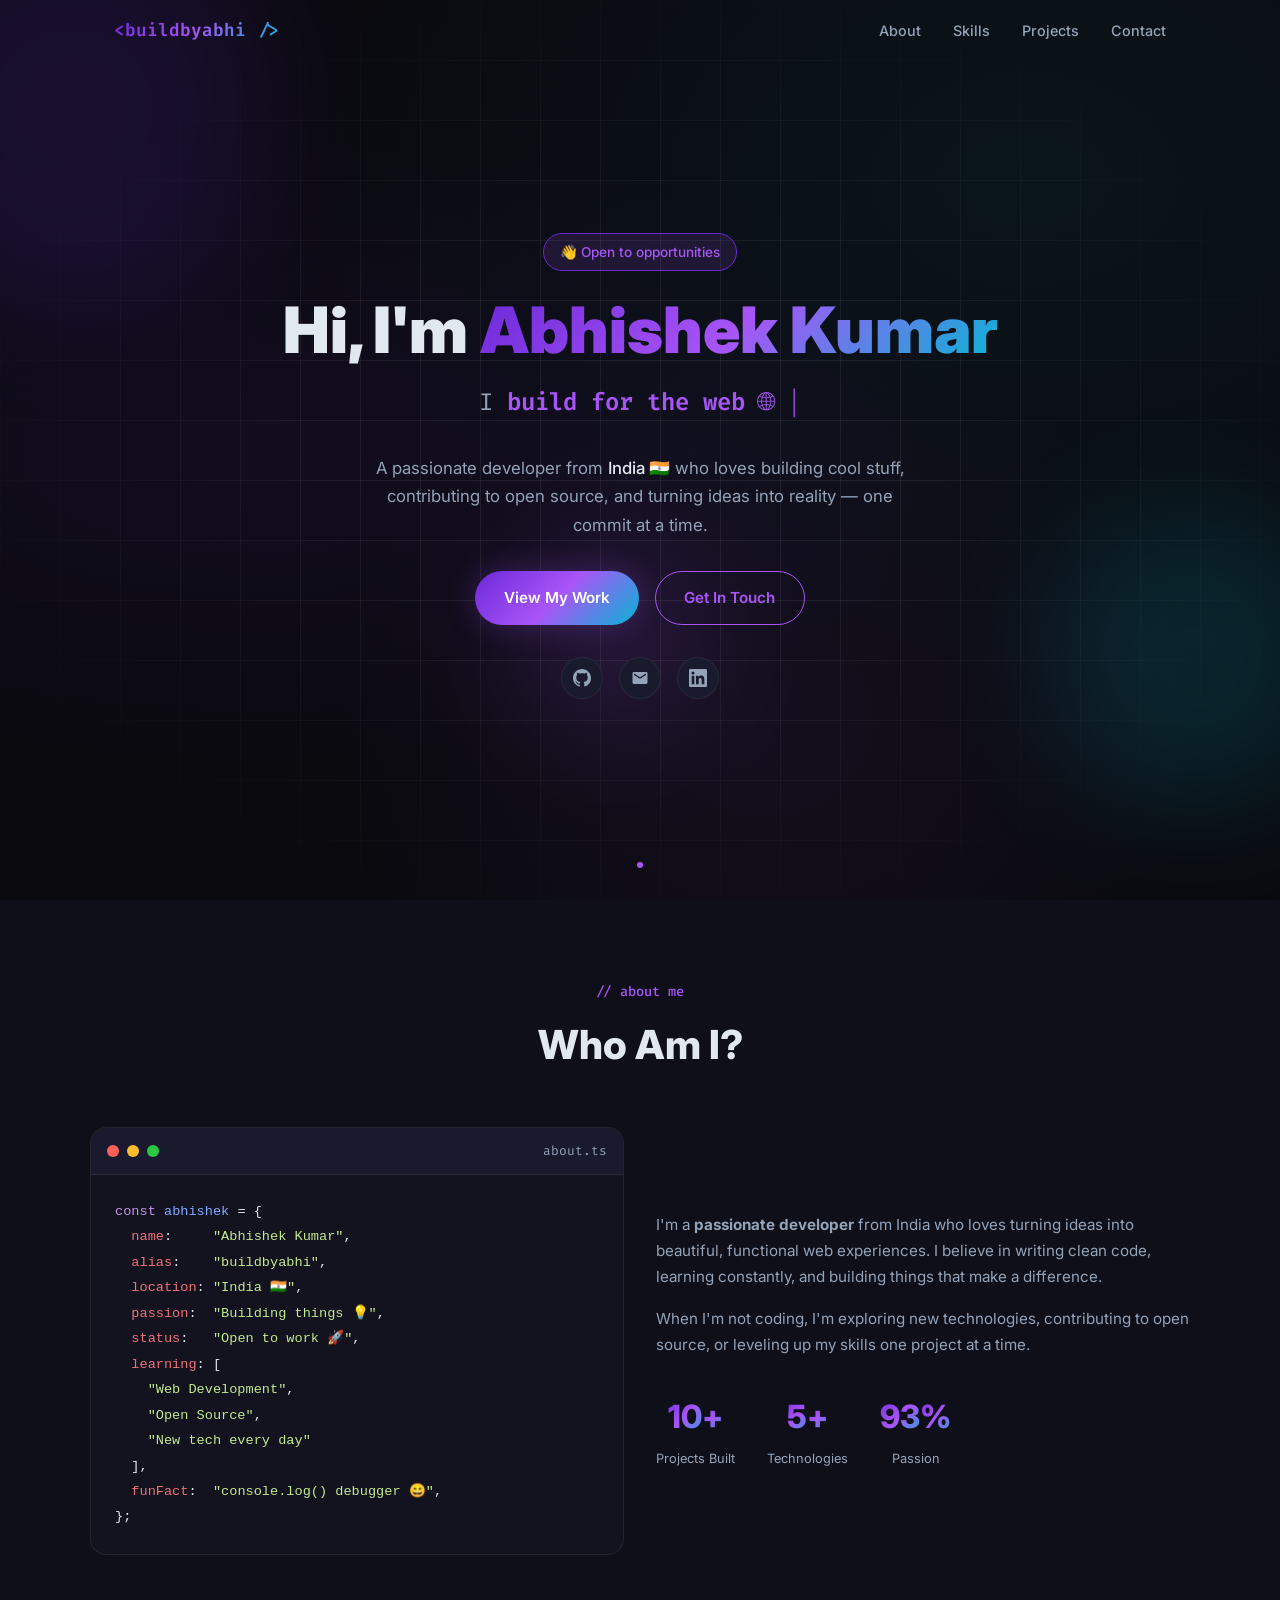
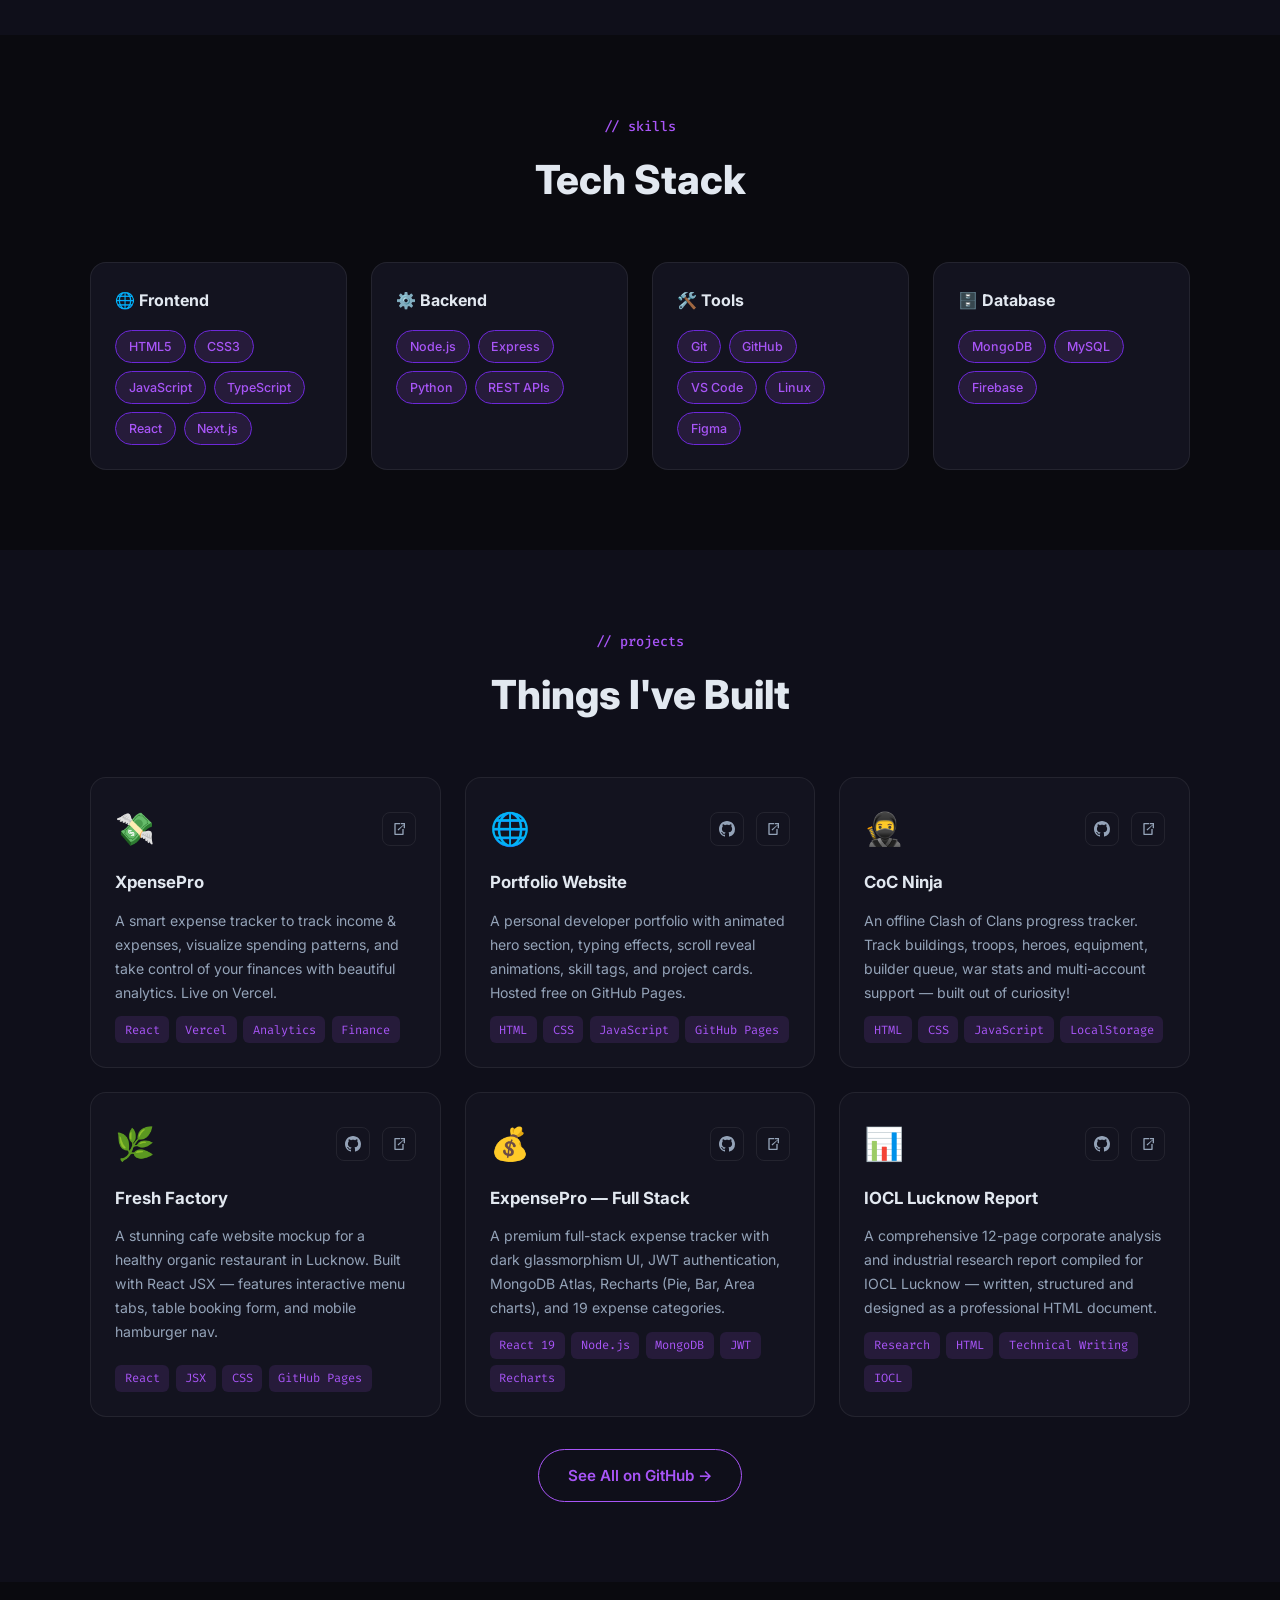
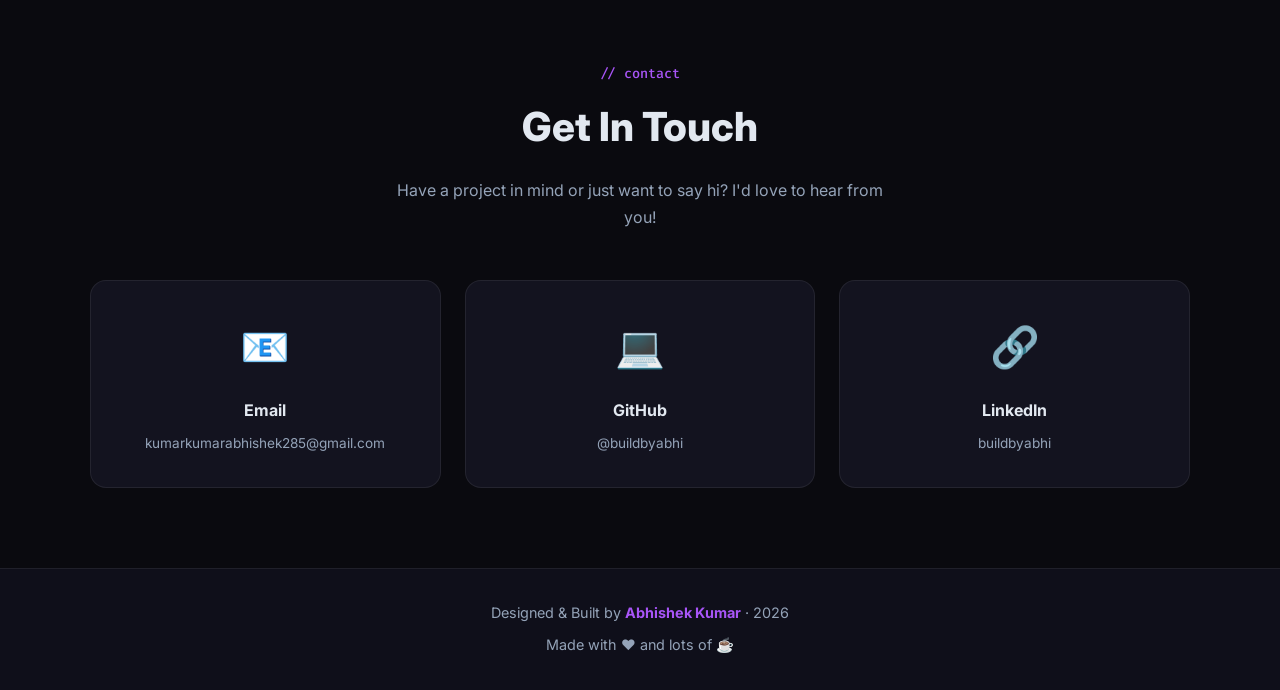
==== index.html @ a5afebbb "🚀 Add ExpensePro live link" ====
<!DOCTYPE html>
<html lang="en">
<head>
  <meta charset="UTF-8" />
  <meta name="viewport" content="width=device-width, initial-scale=1.0" />
  <title>Abhishek Kumar | Developer & Builder</title>
  <meta name="description" content="Portfolio of Abhishek Kumar — Full Stack Developer, Builder, and Open Source Enthusiast from India." />
  <meta name="keywords" content="Abhishek Kumar, buildbyabhi, developer, portfolio, full stack, web developer India" />
  <meta property="og:title" content="Abhishek Kumar | Developer & Builder" />
  <meta property="og:description" content="Full Stack Developer from India. Building cool stuff, one commit at a time." />
  <meta property="og:type" content="website" />
  <link rel="preconnect" href="https://fonts.googleapis.com" />
  <link rel="preconnect" href="https://fonts.gstatic.com" crossorigin />
  <link href="https://fonts.googleapis.com/css2?family=Inter:wght@300;400;500;600;700;800;900&family=Fira+Code:wght@400;500;600&display=swap" rel="stylesheet" />
  <link rel="stylesheet" href="style.css" />
</head>
<body>

  <!-- ===== NAV ===== -->
  <nav id="navbar">
    <div class="nav-container">
      <a href="#home" class="nav-logo">&lt;buildbyabhi /&gt;</a>
      <ul class="nav-links" id="nav-links">
        <li><a href="#about">About</a></li>
        <li><a href="#skills">Skills</a></li>
        <li><a href="#projects">Projects</a></li>
        <li><a href="#contact">Contact</a></li>
      </ul>
      <button class="nav-toggle" id="nav-toggle" aria-label="Toggle menu">
        <span></span><span></span><span></span>
      </button>
    </div>
  </nav>

  <!-- ===== HERO ===== -->
  <section id="home" class="hero">
    <div class="hero-bg">
      <div class="orb orb-1"></div>
      <div class="orb orb-2"></div>
      <div class="orb orb-3"></div>
      <div class="grid-overlay"></div>
    </div>
    <div class="hero-content">
      <div class="hero-badge">👋 Open to opportunities</div>
      <h1 class="hero-title">
        Hi, I'm <span class="gradient-text">Abhishek Kumar</span>
      </h1>
      <div class="hero-subtitle">
        <span class="typed-prefix">I </span>
        <span class="typed-text" id="typed"></span>
        <span class="typed-cursor">|</span>
      </div>
      <p class="hero-desc">
        A passionate developer from <span class="highlight">India 🇮🇳</span> who loves
        building cool stuff, contributing to open source, and turning ideas into reality —
        one commit at a time.
      </p>
      <div class="hero-cta">
        <a href="#projects" class="btn btn-primary" id="view-work-btn">View My Work</a>
        <a href="#contact" class="btn btn-outline" id="contact-btn">Get In Touch</a>
      </div>
      <div class="hero-socials">
        <a href="https://github.com/buildbyabhi" target="_blank" rel="noopener" class="social-link" id="hero-github-link" aria-label="GitHub">
          <svg viewBox="0 0 24 24" fill="currentColor"><path d="M12 0C5.37 0 0 5.37 0 12c0 5.31 3.435 9.795 8.205 11.385.6.105.825-.255.825-.57 0-.285-.015-1.23-.015-2.235-3.015.555-3.795-.735-4.035-1.41-.135-.345-.72-1.41-1.23-1.695-.42-.225-1.02-.78-.015-.795.945-.015 1.62.87 1.845 1.23 1.08 1.815 2.805 1.305 3.495.99.105-.78.42-1.305.765-1.605-2.67-.3-5.46-1.335-5.46-5.925 0-1.305.465-2.385 1.23-3.225-.12-.3-.54-1.53.12-3.18 0 0 1.005-.315 3.3 1.23.96-.27 1.98-.405 3-.405s2.04.135 3 .405c2.295-1.56 3.3-1.23 3.3-1.23.66 1.65.24 2.88.12 3.18.765.84 1.23 1.905 1.23 3.225 0 4.605-2.805 5.625-5.475 5.925.435.375.81 1.095.81 2.22 0 1.605-.015 2.895-.015 3.3 0 .315.225.69.825.57A12.02 12.02 0 0 0 24 12c0-6.63-5.37-12-12-12z"/></svg>
        </a>
        <a href="mailto:kumarkumarabhishek285@gmail.com" class="social-link" id="hero-email-link" aria-label="Email">
          <svg viewBox="0 0 24 24" fill="currentColor"><path d="M20 4H4c-1.1 0-2 .9-2 2v12c0 1.1.9 2 2 2h16c1.1 0 2-.9 2-2V6c0-1.1-.9-2-2-2zm0 4-8 5-8-5V6l8 5 8-5v2z"/></svg>
        </a>
        <a href="https://linkedin.com/in/buildbyabhi" target="_blank" rel="noopener" class="social-link" id="hero-linkedin-link" aria-label="LinkedIn">
          <svg viewBox="0 0 24 24" fill="currentColor"><path d="M20.447 20.452h-3.554v-5.569c0-1.328-.027-3.037-1.852-3.037-1.853 0-2.136 1.445-2.136 2.939v5.667H9.351V9h3.414v1.561h.046c.477-.9 1.637-1.85 3.37-1.85 3.601 0 4.267 2.37 4.267 5.455v6.286zM5.337 7.433a2.062 2.062 0 0 1-2.063-2.065 2.064 2.064 0 1 1 2.063 2.065zm1.782 13.019H3.555V9h3.564v11.452zM22.225 0H1.771C.792 0 0 .774 0 1.729v20.542C0 23.227.792 24 1.771 24h20.451C23.2 24 24 23.227 24 22.271V1.729C24 .774 23.2 0 22.222 0h.003z"/></svg>
        </a>
      </div>
    </div>
    <div class="scroll-indicator">
      <div class="scroll-dot"></div>
    </div>
  </section>

  <!-- ===== ABOUT ===== -->
  <section id="about" class="section about">
    <div class="container">
      <div class="section-header">
        <span class="section-tag">// about me</span>
        <h2 class="section-title">Who Am I?</h2>
      </div>
      <div class="about-grid">
        <div class="about-card code-card">
          <div class="code-header">
            <span class="dot red"></span>
            <span class="dot yellow"></span>
            <span class="dot green"></span>
            <span class="code-filename">about.ts</span>
          </div>
          <pre class="code-block"><code><span class="kw">const</span> <span class="var">abhishek</span> = {
  <span class="prop">name</span>:     <span class="str">"Abhishek Kumar"</span>,
  <span class="prop">alias</span>:    <span class="str">"buildbyabhi"</span>,
  <span class="prop">location</span>: <span class="str">"India 🇮🇳"</span>,
  <span class="prop">passion</span>:  <span class="str">"Building things 💡"</span>,
  <span class="prop">status</span>:   <span class="str">"Open to work 🚀"</span>,
  <span class="prop">learning</span>: [
    <span class="str">"Web Development"</span>,
    <span class="str">"Open Source"</span>,
    <span class="str">"New tech every day"</span>
  ],
  <span class="prop">funFact</span>:  <span class="str">"console.log() debugger 😄"</span>,
};</code></pre>
        </div>
        <div class="about-info">
          <p class="about-text">
            I'm a <strong>passionate developer</strong> from India who loves turning ideas into
            beautiful, functional web experiences. I believe in writing clean code,
            learning constantly, and building things that make a difference.
          </p>
          <p class="about-text">
            When I'm not coding, I'm exploring new technologies, contributing to
            open source, or leveling up my skills one project at a time.
          </p>
          <div class="about-stats">
            <div class="stat-item">
              <span class="stat-num" data-target="10">0</span><span class="stat-num">+</span>
              <span class="stat-label">Projects Built</span>
            </div>
            <div class="stat-item">
              <span class="stat-num" data-target="5">0</span><span class="stat-num">+</span>
              <span class="stat-label">Technologies</span>
            </div>
            <div class="stat-item">
              <span class="stat-num" data-target="100">0</span><span class="stat-num">%</span>
              <span class="stat-label">Passion</span>
            </div>
          </div>
        </div>
      </div>
    </div>
  </section>

  <!-- ===== SKILLS ===== -->
  <section id="skills" class="section skills">
    <div class="container">
      <div class="section-header">
        <span class="section-tag">// skills</span>
        <h2 class="section-title">Tech Stack</h2>
      </div>
      <div class="skills-grid">
        <div class="skill-category">
          <h3 class="skill-cat-title">🌐 Frontend</h3>
          <div class="skill-tags">
            <span class="skill-tag">HTML5</span>
            <span class="skill-tag">CSS3</span>
            <span class="skill-tag">JavaScript</span>
            <span class="skill-tag">TypeScript</span>
            <span class="skill-tag">React</span>
            <span class="skill-tag">Next.js</span>
          </div>
        </div>
        <div class="skill-category">
          <h3 class="skill-cat-title">⚙️ Backend</h3>
          <div class="skill-tags">
            <span class="skill-tag">Node.js</span>
            <span class="skill-tag">Express</span>
            <span class="skill-tag">Python</span>
            <span class="skill-tag">REST APIs</span>
          </div>
        </div>
        <div class="skill-category">
          <h3 class="skill-cat-title">🛠️ Tools</h3>
          <div class="skill-tags">
            <span class="skill-tag">Git</span>
            <span class="skill-tag">GitHub</span>
            <span class="skill-tag">VS Code</span>
            <span class="skill-tag">Linux</span>
            <span class="skill-tag">Figma</span>
          </div>
        </div>
        <div class="skill-category">
          <h3 class="skill-cat-title">🗄️ Database</h3>
          <div class="skill-tags">
            <span class="skill-tag">MongoDB</span>
            <span class="skill-tag">MySQL</span>
            <span class="skill-tag">Firebase</span>
          </div>
        </div>
      </div>
    </div>
  </section>

  <!-- ===== PROJECTS ===== -->
  <section id="projects" class="section projects">
    <div class="container">
      <div class="section-header">
        <span class="section-tag">// projects</span>
        <h2 class="section-title">Things I've Built</h2>
      </div>
      <div class="projects-grid">

        <!-- Project 1: XpensePro -->
        <div class="project-card" id="project-card-1">
          <div class="project-top">
            <span class="project-icon">💸</span>
            <div class="project-links">
              <a href="https://xpensepro2026.vercel.app/" target="_blank" rel="noopener" aria-label="Live Site" class="project-link">
                <svg viewBox="0 0 24 24" fill="currentColor"><path d="M14 3v2H7v14h10v-7h2v8a1 1 0 0 1-1 1H6a1 1 0 0 1-1-1V4a1 1 0 0 1 1-1h8zm7 0v8h-2V6.413l-7.793 7.794-1.414-1.414L19.585 5H15V3h6z"/></svg>
              </a>
            </div>
          </div>
          <h3 class="project-title">XpensePro</h3>
          <p class="project-desc">A smart expense tracker to track income & expenses, visualize spending patterns, and take control of your finances with beautiful analytics. Live on Vercel.</p>
          <div class="project-tags">
            <span>React</span><span>Vercel</span><span>Analytics</span><span>Finance</span>
          </div>
        </div>

        <!-- Project 2: Portfolio Website -->
        <div class="project-card" id="project-card-2">
          <div class="project-top">
            <span class="project-icon">🌐</span>
            <div class="project-links">
              <a href="https://github.com/buildbyabhi/buildbyabhi.github.io" target="_blank" rel="noopener" aria-label="GitHub Repo" class="project-link">
                <svg viewBox="0 0 24 24" fill="currentColor"><path d="M12 0C5.37 0 0 5.37 0 12c0 5.31 3.435 9.795 8.205 11.385.6.105.825-.255.825-.57 0-.285-.015-1.23-.015-2.235-3.015.555-3.795-.735-4.035-1.41-.135-.345-.72-1.41-1.23-1.695-.42-.225-1.02-.78-.015-.795.945-.015 1.62.87 1.845 1.23 1.08 1.815 2.805 1.305 3.495.99.105-.78.42-1.305.765-1.605-2.67-.3-5.46-1.335-5.46-5.925 0-1.305.465-2.385 1.23-3.225-.12-.3-.54-1.53.12-3.18 0 0 1.005-.315 3.3 1.23.96-.27 1.98-.405 3-.405s2.04.135 3 .405c2.295-1.56 3.3-1.23 3.3-1.23.66 1.65.24 2.88.12 3.18.765.84 1.23 1.905 1.23 3.225 0 4.605-2.805 5.625-5.475 5.925.435.375.81 1.095.81 2.22 0 1.605-.015 2.895-.015 3.3 0 .315.225.69.825.57A12.02 12.02 0 0 0 24 12c0-6.63-5.37-12-12-12z"/></svg>
              </a>
              <a href="https://buildbyabhi.github.io" target="_blank" rel="noopener" aria-label="Live Site" class="project-link">
                <svg viewBox="0 0 24 24" fill="currentColor"><path d="M14 3v2H7v14h10v-7h2v8a1 1 0 0 1-1 1H6a1 1 0 0 1-1-1V4a1 1 0 0 1 1-1h8zm7 0v8h-2V6.413l-7.793 7.794-1.414-1.414L19.585 5H15V3h6z"/></svg>
              </a>
            </div>
          </div>
          <h3 class="project-title">Portfolio Website</h3>
          <p class="project-desc">A personal developer portfolio with animated hero section, typing effects, scroll reveal animations, skill tags, and project cards. Hosted free on GitHub Pages.</p>
          <div class="project-tags">
            <span>HTML</span><span>CSS</span><span>JavaScript</span><span>GitHub Pages</span>
          </div>
        </div>

        <!-- Project 3: CoC Ninja -->
        <div class="project-card" id="project-card-3">
          <div class="project-top">
            <span class="project-icon">🥷</span>
            <div class="project-links">
              <a href="https://github.com/buildbyabhi/coc-ninja-progress-tracker" target="_blank" rel="noopener" aria-label="GitHub Repo" class="project-link">
                <svg viewBox="0 0 24 24" fill="currentColor"><path d="M12 0C5.37 0 0 5.37 0 12c0 5.31 3.435 9.795 8.205 11.385.6.105.825-.255.825-.57 0-.285-.015-1.23-.015-2.235-3.015.555-3.795-.735-4.035-1.41-.135-.345-.72-1.41-1.23-1.695-.42-.225-1.02-.78-.015-.795.945-.015 1.62.87 1.845 1.23 1.08 1.815 2.805 1.305 3.495.99.105-.78.42-1.305.765-1.605-2.67-.3-5.46-1.335-5.46-5.925 0-1.305.465-2.385 1.23-3.225-.12-.3-.54-1.53.12-3.18 0 0 1.005-.315 3.3 1.23.96-.27 1.98-.405 3-.405s2.04.135 3 .405c2.295-1.56 3.3-1.23 3.3-1.23.66 1.65.24 2.88.12 3.18.765.84 1.23 1.905 1.23 3.225 0 4.605-2.805 5.625-5.475 5.925.435.375.81 1.095.81 2.22 0 1.605-.015 2.895-.015 3.3 0 .315.225.69.825.57A12.02 12.02 0 0 0 24 12c0-6.63-5.37-12-12-12z"/></svg>
              </a>
              <a href="https://buildbyabhi.github.io/coc-ninja-progress-tracker" target="_blank" rel="noopener" aria-label="Live Demo" class="project-link">
                <svg viewBox="0 0 24 24" fill="currentColor"><path d="M14 3v2H7v14h10v-7h2v8a1 1 0 0 1-1 1H6a1 1 0 0 1-1-1V4a1 1 0 0 1 1-1h8zm7 0v8h-2V6.413l-7.793 7.794-1.414-1.414L19.585 5H15V3h6z"/></svg>
              </a>
            </div>
          </div>
          <h3 class="project-title">CoC Ninja</h3>
          <p class="project-desc">An offline Clash of Clans progress tracker. Track buildings, troops, heroes, equipment, builder queue, war stats and multi-account support — built out of curiosity!</p>
          <div class="project-tags">
            <span>HTML</span><span>CSS</span><span>JavaScript</span><span>LocalStorage</span>
          </div>
        </div>

        <!-- Project 4: Fresh Factory -->
        <div class="project-card" id="project-card-4">
          <div class="project-top">
            <span class="project-icon">🌿</span>
            <div class="project-links">
              <a href="https://github.com/buildbyabhi/fresh-factory" target="_blank" rel="noopener" aria-label="GitHub Repo" class="project-link">
                <svg viewBox="0 0 24 24" fill="currentColor"><path d="M12 0C5.37 0 0 5.37 0 12c0 5.31 3.435 9.795 8.205 11.385.6.105.825-.255.825-.57 0-.285-.015-1.23-.015-2.235-3.015.555-3.795-.735-4.035-1.41-.135-.345-.72-1.41-1.23-1.695-.42-.225-1.02-.78-.015-.795.945-.015 1.62.87 1.845 1.23 1.08 1.815 2.805 1.305 3.495.99.105-.78.42-1.305.765-1.605-2.67-.3-5.46-1.335-5.46-5.925 0-1.305.465-2.385 1.23-3.225-.12-.3-.54-1.53.12-3.18 0 0 1.005-.315 3.3 1.23.96-.27 1.98-.405 3-.405s2.04.135 3 .405c2.295-1.56 3.3-1.23 3.3-1.23.66 1.65.24 2.88.12 3.18.765.84 1.23 1.905 1.23 3.225 0 4.605-2.805 5.625-5.475 5.925.435.375.81 1.095.81 2.22 0 1.605-.015 2.895-.015 3.3 0 .315.225.69.825.57A12.02 12.02 0 0 0 24 12c0-6.63-5.37-12-12-12z"/></svg>
              </a>
              <a href="https://buildbyabhi.github.io/fresh-factory" target="_blank" rel="noopener" aria-label="Live Demo" class="project-link">
                <svg viewBox="0 0 24 24" fill="currentColor"><path d="M14 3v2H7v14h10v-7h2v8a1 1 0 0 1-1 1H6a1 1 0 0 1-1-1V4a1 1 0 0 1 1-1h8zm7 0v8h-2V6.413l-7.793 7.794-1.414-1.414L19.585 5H15V3h6z"/></svg>
              </a>
            </div>
          </div>
          <h3 class="project-title">Fresh Factory</h3>
          <p class="project-desc">A stunning cafe website mockup for a healthy organic restaurant in Lucknow. Built with React JSX — features interactive menu tabs, table booking form, and mobile hamburger nav.</p>
          <div class="project-tags">
            <span>React</span><span>JSX</span><span>CSS</span><span>GitHub Pages</span>
          </div>
        </div>

        <!-- Project 5: ExpensePro Full-Stack -->
        <div class="project-card" id="project-card-5">
          <div class="project-top">
            <span class="project-icon">💰</span>
            <div class="project-links">
              <a href="https://github.com/buildbyabhi/expensepro-fullstack" target="_blank" rel="noopener" aria-label="GitHub Repo" class="project-link">
                <svg viewBox="0 0 24 24" fill="currentColor"><path d="M12 0C5.37 0 0 5.37 0 12c0 5.31 3.435 9.795 8.205 11.385.6.105.825-.255.825-.57 0-.285-.015-1.23-.015-2.235-3.015.555-3.795-.735-4.035-1.41-.135-.345-.72-1.41-1.23-1.695-.42-.225-1.02-.78-.015-.795.945-.015 1.62.87 1.845 1.23 1.08 1.815 2.805 1.305 3.495.99.105-.78.42-1.305.765-1.605-2.67-.3-5.46-1.335-5.46-5.925 0-1.305.465-2.385 1.23-3.225-.12-.3-.54-1.53.12-3.18 0 0 1.005-.315 3.3 1.23.96-.27 1.98-.405 3-.405s2.04.135 3 .405c2.295-1.56 3.3-1.23 3.3-1.23.66 1.65.24 2.88.12 3.18.765.84 1.23 1.905 1.23 3.225 0 4.605-2.805 5.625-5.475 5.925.435.375.81 1.095.81 2.22 0 1.605-.015 2.895-.015 3.3 0 .315.225.69.825.57A12.02 12.02 0 0 0 24 12c0-6.63-5.37-12-12-12z"/></svg>
              </a>
              <a href="https://expensepro-fullstack.vercel.app" target="_blank" rel="noopener" aria-label="Live Demo" class="project-link">
                <svg viewBox="0 0 24 24" fill="currentColor"><path d="M14 3v2H7v14h10v-7h2v8a1 1 0 0 1-1 1H6a1 1 0 0 1-1-1V4a1 1 0 0 1 1-1h8zm7 0v8h-2V6.413l-7.793 7.794-1.414-1.414L19.585 5H15V3h6z"/></svg>
              </a>
            </div>
          </div>
          <h3 class="project-title">ExpensePro — Full Stack</h3>
          <p class="project-desc">A premium full-stack expense tracker with dark glassmorphism UI, JWT authentication, MongoDB Atlas, Recharts (Pie, Bar, Area charts), and 19 expense categories.</p>
          <div class="project-tags">
            <span>React 19</span><span>Node.js</span><span>MongoDB</span><span>JWT</span><span>Recharts</span>
          </div>
        </div>

        <!-- Project 6: IOCL Research Report -->
        <div class="project-card" id="project-card-6">
          <div class="project-top">
            <span class="project-icon">📊</span>
            <div class="project-links">
              <a href="https://github.com/buildbyabhi/iocl-lucknow-report" target="_blank" rel="noopener" aria-label="GitHub Repo" class="project-link">
                <svg viewBox="0 0 24 24" fill="currentColor"><path d="M12 0C5.37 0 0 5.37 0 12c0 5.31 3.435 9.795 8.205 11.385.6.105.825-.255.825-.57 0-.285-.015-1.23-.015-2.235-3.015.555-3.795-.735-4.035-1.41-.135-.345-.72-1.41-1.23-1.695-.42-.225-1.02-.78-.015-.795.945-.015 1.62.87 1.845 1.23 1.08 1.815 2.805 1.305 3.495.99.105-.78.42-1.305.765-1.605-2.67-.3-5.46-1.335-5.46-5.925 0-1.305.465-2.385 1.23-3.225-.12-.3-.54-1.53.12-3.18 0 0 1.005-.315 3.3 1.23.96-.27 1.98-.405 3-.405s2.04.135 3 .405c2.295-1.56 3.3-1.23 3.3-1.23.66 1.65.24 2.88.12 3.18.765.84 1.23 1.905 1.23 3.225 0 4.605-2.805 5.625-5.475 5.925.435.375.81 1.095.81 2.22 0 1.605-.015 2.895-.015 3.3 0 .315.225.69.825.57A12.02 12.02 0 0 0 24 12c0-6.63-5.37-12-12-12z"/></svg>
              </a>
              <a href="https://buildbyabhi.github.io/iocl-lucknow-report" target="_blank" rel="noopener" aria-label="Live Report" class="project-link">
                <svg viewBox="0 0 24 24" fill="currentColor"><path d="M14 3v2H7v14h10v-7h2v8a1 1 0 0 1-1 1H6a1 1 0 0 1-1-1V4a1 1 0 0 1 1-1h8zm7 0v8h-2V6.413l-7.793 7.794-1.414-1.414L19.585 5H15V3h6z"/></svg>
              </a>
            </div>
          </div>
          <h3 class="project-title">IOCL Lucknow Report</h3>
          <p class="project-desc">A comprehensive 12-page corporate analysis and industrial research report compiled for IOCL Lucknow — written, structured and designed as a professional HTML document.</p>
          <div class="project-tags">
            <span>Research</span><span>HTML</span><span>Technical Writing</span><span>IOCL</span>
          </div>
        </div>

      </div>
      <div class="projects-cta">
        <a href="https://github.com/buildbyabhi" target="_blank" rel="noopener" class="btn btn-outline" id="all-projects-btn">
          See All on GitHub →
        </a>
      </div>
    </div>
  </section>

  <!-- ===== CONTACT ===== -->
  <section id="contact" class="section contact">
    <div class="container">
      <div class="section-header">
        <span class="section-tag">// contact</span>
        <h2 class="section-title">Get In Touch</h2>
        <p class="section-sub">Have a project in mind or just want to say hi? I'd love to hear from you!</p>
      </div>
      <div class="contact-grid">
        <a href="mailto:kumarkumarabhishek285@gmail.com" class="contact-card" id="contact-email">
          <div class="contact-icon">📧</div>
          <h3>Email</h3>
          <p>kumarkumarabhishek285@gmail.com</p>
        </a>
        <a href="https://github.com/buildbyabhi" target="_blank" rel="noopener" class="contact-card" id="contact-github">
          <div class="contact-icon">💻</div>
          <h3>GitHub</h3>
          <p>@buildbyabhi</p>
        </a>
        <a href="https://linkedin.com/in/buildbyabhi" target="_blank" rel="noopener" class="contact-card" id="contact-linkedin">
          <div class="contact-icon">🔗</div>
          <h3>LinkedIn</h3>
          <p>buildbyabhi</p>
        </a>
      </div>
    </div>
  </section>

  <!-- ===== FOOTER ===== -->
  <footer class="footer">
    <div class="container">
      <p>Designed & Built by <a href="https://github.com/buildbyabhi" target="_blank" rel="noopener"><strong>Abhishek Kumar</strong></a> · <span id="footer-year"></span></p>
      <p class="footer-sub">Made with ❤️ and lots of ☕</p>
    </div>
  </footer>

  <script src="app.js"></script>
</body>
</html>
---- style.css ----
/* ===== ROOT & RESET ===== */
*, *::before, *::after { box-sizing: border-box; margin: 0; padding: 0; }

:root {
  --purple:      #a855f7;
  --purple-dark: #6d28d9;
  --purple-dim:  #a855f720;
  --cyan:        #06b6d4;
  --bg:          #0a0a0f;
  --bg2:         #0f0f1a;
  --bg3:         #13131f;
  --surface:     #1a1a2e;
  --border:      #ffffff12;
  --text:        #e2e8f0;
  --text-muted:  #94a3b8;
  --gradient:    linear-gradient(135deg, var(--purple-dark), var(--purple), var(--cyan));
}

html { scroll-behavior: smooth; }

body {
  font-family: 'Inter', sans-serif;
  background: var(--bg);
  color: var(--text);
  overflow-x: hidden;
  line-height: 1.7;
}

a { text-decoration: none; color: inherit; }
img { max-width: 100%; display: block; }

/* ===== SCROLLBAR ===== */
::-webkit-scrollbar { width: 6px; }
::-webkit-scrollbar-track { background: var(--bg); }
::-webkit-scrollbar-thumb { background: var(--purple-dark); border-radius: 999px; }

/* ===== SELECTION ===== */
::selection { background: var(--purple-dim); color: var(--purple); }

/* ===== NAV ===== */
#navbar {
  position: fixed; top: 0; left: 0; right: 0; z-index: 100;
  padding: 1rem 0;
  transition: all 0.3s ease;
}
#navbar.scrolled {
  background: rgba(10, 10, 15, 0.85);
  backdrop-filter: blur(20px);
  border-bottom: 1px solid var(--border);
  padding: 0.75rem 0;
}
.nav-container {
  max-width: 1100px; margin: 0 auto;
  padding: 0 1.5rem;
  display: flex; align-items: center; justify-content: space-between;
}
.nav-logo {
  font-family: 'Fira Code', monospace;
  font-size: 1.1rem; font-weight: 600;
  background: var(--gradient);
  -webkit-background-clip: text; -webkit-text-fill-color: transparent;
  background-clip: text;
}
.nav-links {
  display: flex; gap: 2rem; list-style: none;
}
.nav-links a {
  font-size: 0.9rem; font-weight: 500;
  color: var(--text-muted);
  transition: color 0.2s;
  position: relative;
}
.nav-links a::after {
  content: ''; position: absolute;
  bottom: -4px; left: 0; right: 0; height: 2px;
  background: var(--gradient);
  transform: scaleX(0); transition: transform 0.2s;
  border-radius: 999px;
}
.nav-links a:hover { color: var(--text); }
.nav-links a:hover::after { transform: scaleX(1); }
.nav-toggle {
  display: none; flex-direction: column; gap: 5px;
  background: none; border: none; cursor: pointer; padding: 4px;
}
.nav-toggle span {
  display: block; width: 24px; height: 2px;
  background: var(--text); border-radius: 2px;
  transition: all 0.3s ease;
}

/* ===== HERO ===== */
.hero {
  min-height: 100vh;
  display: flex; align-items: center; justify-content: center;
  position: relative; overflow: hidden;
  padding: 6rem 1.5rem 4rem;
}
.hero-bg {
  position: absolute; inset: 0; z-index: 0;
  background: radial-gradient(ellipse at 20% 50%, #6d28d915 0%, transparent 50%),
              radial-gradient(ellipse at 80% 20%, #06b6d410 0%, transparent 50%),
              radial-gradient(ellipse at 60% 80%, #a855f710 0%, transparent 40%);
}
.orb {
  position: absolute; border-radius: 50%;
  filter: blur(60px); opacity: 0.15;
  animation: float 8s ease-in-out infinite;
}
.orb-1 { width: 400px; height: 400px; background: var(--purple-dark); top: -10%; left: -10%; animation-delay: 0s; }
.orb-2 { width: 300px; height: 300px; background: var(--cyan); bottom: 10%; right: -5%; animation-delay: -3s; }
.orb-3 { width: 200px; height: 200px; background: var(--purple); top: 60%; left: 40%; animation-delay: -5s; }
.grid-overlay {
  position: absolute; inset: 0;
  background-image: linear-gradient(var(--border) 1px, transparent 1px),
                    linear-gradient(90deg, var(--border) 1px, transparent 1px);
  background-size: 60px 60px;
  mask-image: radial-gradient(ellipse at center, black 30%, transparent 80%);
}
@keyframes float {
  0%, 100% { transform: translateY(0) scale(1); }
  50% { transform: translateY(-30px) scale(1.05); }
}
.hero-content {
  position: relative; z-index: 1;
  text-align: center; max-width: 750px;
}
.hero-badge {
  display: inline-flex; align-items: center; gap: 0.5rem;
  background: var(--purple-dim);
  border: 1px solid var(--purple-dark);
  color: var(--purple);
  padding: 0.4rem 1rem; border-radius: 999px;
  font-size: 0.85rem; font-weight: 500;
  margin-bottom: 1.5rem;
  animation: fadeInDown 0.6s ease;
}
.hero-title {
  font-size: clamp(2.5rem, 6vw, 4rem);
  font-weight: 900; line-height: 1.1;
  margin-bottom: 1rem;
  animation: fadeInUp 0.6s 0.1s ease both;
}
.gradient-text {
  background: var(--gradient);
  -webkit-background-clip: text; -webkit-text-fill-color: transparent;
  background-clip: text;
}
.hero-subtitle {
  font-family: 'Fira Code', monospace;
  font-size: clamp(1.1rem, 3vw, 1.5rem);
  color: var(--text-muted); margin-bottom: 1.5rem;
  animation: fadeInUp 0.6s 0.2s ease both;
  min-height: 2em;
}
.typed-text { color: var(--purple); font-weight: 600; }
.typed-cursor {
  color: var(--purple); font-weight: 300;
  animation: blink 1s step-end infinite;
}
@keyframes blink { 0%, 100% { opacity: 1; } 50% { opacity: 0; } }
.hero-desc {
  font-size: 1.05rem; color: var(--text-muted); max-width: 560px;
  margin: 0 auto 2rem;
  animation: fadeInUp 0.6s 0.3s ease both;
}
.highlight { color: var(--text); font-weight: 500; }
.hero-cta {
  display: flex; gap: 1rem; justify-content: center; flex-wrap: wrap;
  margin-bottom: 2rem;
  animation: fadeInUp 0.6s 0.4s ease both;
}
.btn {
  padding: 0.8rem 1.8rem; border-radius: 999px;
  font-size: 0.95rem; font-weight: 600;
  transition: all 0.25s ease; cursor: pointer;
  display: inline-flex; align-items: center; gap: 0.5rem;
}
.btn-primary {
  background: var(--gradient); color: white;
  box-shadow: 0 0 30px #a855f740;
}
.btn-primary:hover { transform: translateY(-2px); box-shadow: 0 0 40px #a855f760; }
.btn-outline {
  border: 1px solid var(--purple);
  color: var(--purple); background: transparent;
}
.btn-outline:hover {
  background: var(--purple-dim); transform: translateY(-2px);
}
.hero-socials {
  display: flex; gap: 1rem; justify-content: center;
  animation: fadeInUp 0.6s 0.5s ease both;
}
.social-link {
  width: 42px; height: 42px;
  border: 1px solid var(--border); border-radius: 50%;
  display: flex; align-items: center; justify-content: center;
  color: var(--text-muted); background: var(--surface);
  transition: all 0.25s ease;
}
.social-link svg { width: 18px; height: 18px; }
.social-link:hover {
  border-color: var(--purple); color: var(--purple);
  background: var(--purple-dim); transform: translateY(-3px);
  box-shadow: 0 0 15px var(--purple-dim);
}
.scroll-indicator {
  position: absolute; bottom: 2rem; left: 50%;
  transform: translateX(-50%);
  display: flex; flex-direction: column; align-items: center;
  animation: fadeIn 1s 1s ease both;
}
.scroll-dot {
  width: 6px; height: 6px; border-radius: 50%;
  background: var(--purple);
  animation: scrollBounce 2s ease infinite;
}
@keyframes scrollBounce {
  0%, 100% { transform: translateY(0); opacity: 1; }
  50% { transform: translateY(10px); opacity: 0.3; }
}

/* ===== SECTIONS ===== */
.section { padding: 5rem 1.5rem; }
.container { max-width: 1100px; margin: 0 auto; }
.section-header { text-align: center; margin-bottom: 3rem; }
.section-tag {
  font-family: 'Fira Code', monospace;
  font-size: 0.85rem; color: var(--purple);
  font-weight: 500; display: block; margin-bottom: 0.5rem;
}
.section-title {
  font-size: clamp(1.8rem, 4vw, 2.5rem);
  font-weight: 800; margin-bottom: 1rem;
}
.section-sub { color: var(--text-muted); max-width: 500px; margin: 0 auto; }

/* ===== ABOUT ===== */
.about { background: var(--bg2); }
.about-grid {
  display: grid; grid-template-columns: 1fr 1fr;
  gap: 2rem; align-items: center;
}
.code-card {
  background: var(--bg3);
  border: 1px solid var(--border); border-radius: 16px;
  overflow: hidden;
}
.code-header {
  display: flex; align-items: center; gap: 0.5rem;
  padding: 0.75rem 1rem;
  background: var(--surface);
  border-bottom: 1px solid var(--border);
}
.dot { width: 12px; height: 12px; border-radius: 50%; }
.dot.red { background: #ff5f57; }
.dot.yellow { background: #febc2e; }
.dot.green { background: #28c840; }
.code-filename {
  margin-left: auto; font-family: 'Fira Code', monospace;
  font-size: 0.8rem; color: var(--text-muted);
}
.code-block {
  padding: 1.5rem; font-family: 'Fira Code', monospace;
  font-size: 0.85rem; line-height: 1.8;
  overflow-x: auto;
}
.kw { color: #c792ea; }
.var { color: #82aaff; }
.prop { color: #f07178; }
.str { color: #c3e88d; }
.about-text {
  color: var(--text-muted); margin-bottom: 1rem; font-size: 0.95rem;
}
.about-stats {
  display: flex; gap: 2rem; margin-top: 2rem;
}
.stat-item { text-align: center; }
.stat-num {
  display: inline-block;
  font-size: 2rem; font-weight: 800;
  background: var(--gradient);
  -webkit-background-clip: text; -webkit-text-fill-color: transparent;
  background-clip: text;
}
.stat-label {
  display: block; font-size: 0.8rem;
  color: var(--text-muted); margin-top: 0.25rem;
}

/* ===== SKILLS ===== */
.skills { background: var(--bg); }
.skills-grid {
  display: grid; grid-template-columns: repeat(auto-fit, minmax(220px, 1fr));
  gap: 1.5rem;
}
.skill-category {
  background: var(--bg3);
  border: 1px solid var(--border); border-radius: 16px;
  padding: 1.5rem;
  transition: border-color 0.3s, transform 0.3s;
}
.skill-category:hover {
  border-color: var(--purple); transform: translateY(-4px);
}
.skill-cat-title {
  font-size: 1rem; font-weight: 700;
  margin-bottom: 1rem; color: var(--text);
}
.skill-tags { display: flex; flex-wrap: wrap; gap: 0.5rem; }
.skill-tag {
  font-size: 0.78rem; font-weight: 500;
  background: var(--purple-dim);
  color: var(--purple); padding: 0.3rem 0.8rem;
  border-radius: 999px; border: 1px solid var(--purple-dark);
  transition: all 0.2s;
}
.skill-tag:hover {
  background: var(--purple); color: white;
  transform: scale(1.05);
}

/* ===== PROJECTS ===== */
.projects { background: var(--bg2); }
.projects-grid {
  display: grid; grid-template-columns: repeat(auto-fit, minmax(280px, 1fr));
  gap: 1.5rem; margin-bottom: 2rem;
}
.project-card {
  background: var(--bg3);
  border: 1px solid var(--border); border-radius: 16px;
  padding: 1.5rem;
  transition: all 0.3s ease; cursor: default;
  display: flex; flex-direction: column; gap: 0.75rem;
}
.project-card:hover {
  border-color: var(--purple); transform: translateY(-6px);
  box-shadow: 0 20px 40px rgba(168, 85, 247, 0.1);
}
.project-card.coming-soon { opacity: 0.6; }
.project-top {
  display: flex; align-items: center; justify-content: space-between;
}
.project-icon { font-size: 2rem; }
.project-links { display: flex; gap: 0.75rem; }
.project-link {
  width: 34px; height: 34px;
  border: 1px solid var(--border); border-radius: 8px;
  display: flex; align-items: center; justify-content: center;
  color: var(--text-muted); transition: all 0.2s;
}
.project-link svg { width: 16px; height: 16px; }
.project-link:hover {
  border-color: var(--purple); color: var(--purple);
  background: var(--purple-dim);
}
.project-title { font-size: 1.05rem; font-weight: 700; }
.project-desc { font-size: 0.88rem; color: var(--text-muted); flex: 1; }
.project-tags { display: flex; flex-wrap: wrap; gap: 0.4rem; }
.project-tags span {
  font-size: 0.75rem; font-family: 'Fira Code', monospace;
  color: var(--purple); background: var(--purple-dim);
  padding: 0.2rem 0.6rem; border-radius: 6px;
}
.projects-cta { text-align: center; }

/* ===== CONTACT ===== */
.contact { background: var(--bg); }
.contact-grid {
  display: grid; grid-template-columns: repeat(auto-fit, minmax(220px, 1fr));
  gap: 1.5rem;
}
.contact-card {
  background: var(--bg3);
  border: 1px solid var(--border); border-radius: 16px;
  padding: 2rem 1.5rem; text-align: center;
  transition: all 0.3s; display: block;
}
.contact-card:hover {
  border-color: var(--purple); transform: translateY(-6px);
  box-shadow: 0 20px 40px rgba(168, 85, 247, 0.1);
}
.contact-icon { font-size: 2.5rem; margin-bottom: 1rem; }
.contact-card h3 { font-size: 1rem; font-weight: 700; margin-bottom: 0.5rem; }
.contact-card p { font-size: 0.85rem; color: var(--text-muted); word-break: break-all; }

/* ===== FOOTER ===== */
.footer {
  background: var(--bg2);
  border-top: 1px solid var(--border);
  padding: 2rem 1.5rem; text-align: center;
}
.footer p { font-size: 0.9rem; color: var(--text-muted); }
.footer a { color: var(--purple); }
.footer-sub { font-size: 0.8rem; margin-top: 0.5rem; }

/* ===== ANIMATIONS ===== */
@keyframes fadeInUp {
  from { opacity: 0; transform: translateY(30px); }
  to   { opacity: 1; transform: translateY(0); }
}
@keyframes fadeInDown {
  from { opacity: 0; transform: translateY(-20px); }
  to   { opacity: 1; transform: translateY(0); }
}
@keyframes fadeIn {
  from { opacity: 0; } to { opacity: 1; }
}
.reveal {
  opacity: 0; transform: translateY(40px);
  transition: opacity 0.6s ease, transform 0.6s ease;
}
.reveal.visible { opacity: 1; transform: translateY(0); }

/* ===== RESPONSIVE ===== */
@media (max-width: 768px) {
  .nav-links { display: none; flex-direction: column; gap: 1rem; }
  .nav-links.open {
    display: flex; position: absolute; top: 100%; left: 0; right: 0;
    background: rgba(10, 10, 15, 0.97);
    padding: 1.5rem; border-bottom: 1px solid var(--border);
  }
  .nav-toggle { display: flex; }
  .about-grid { grid-template-columns: 1fr; }
  .about-stats { gap: 1rem; }
  .hero-cta { flex-direction: column; align-items: center; }
}
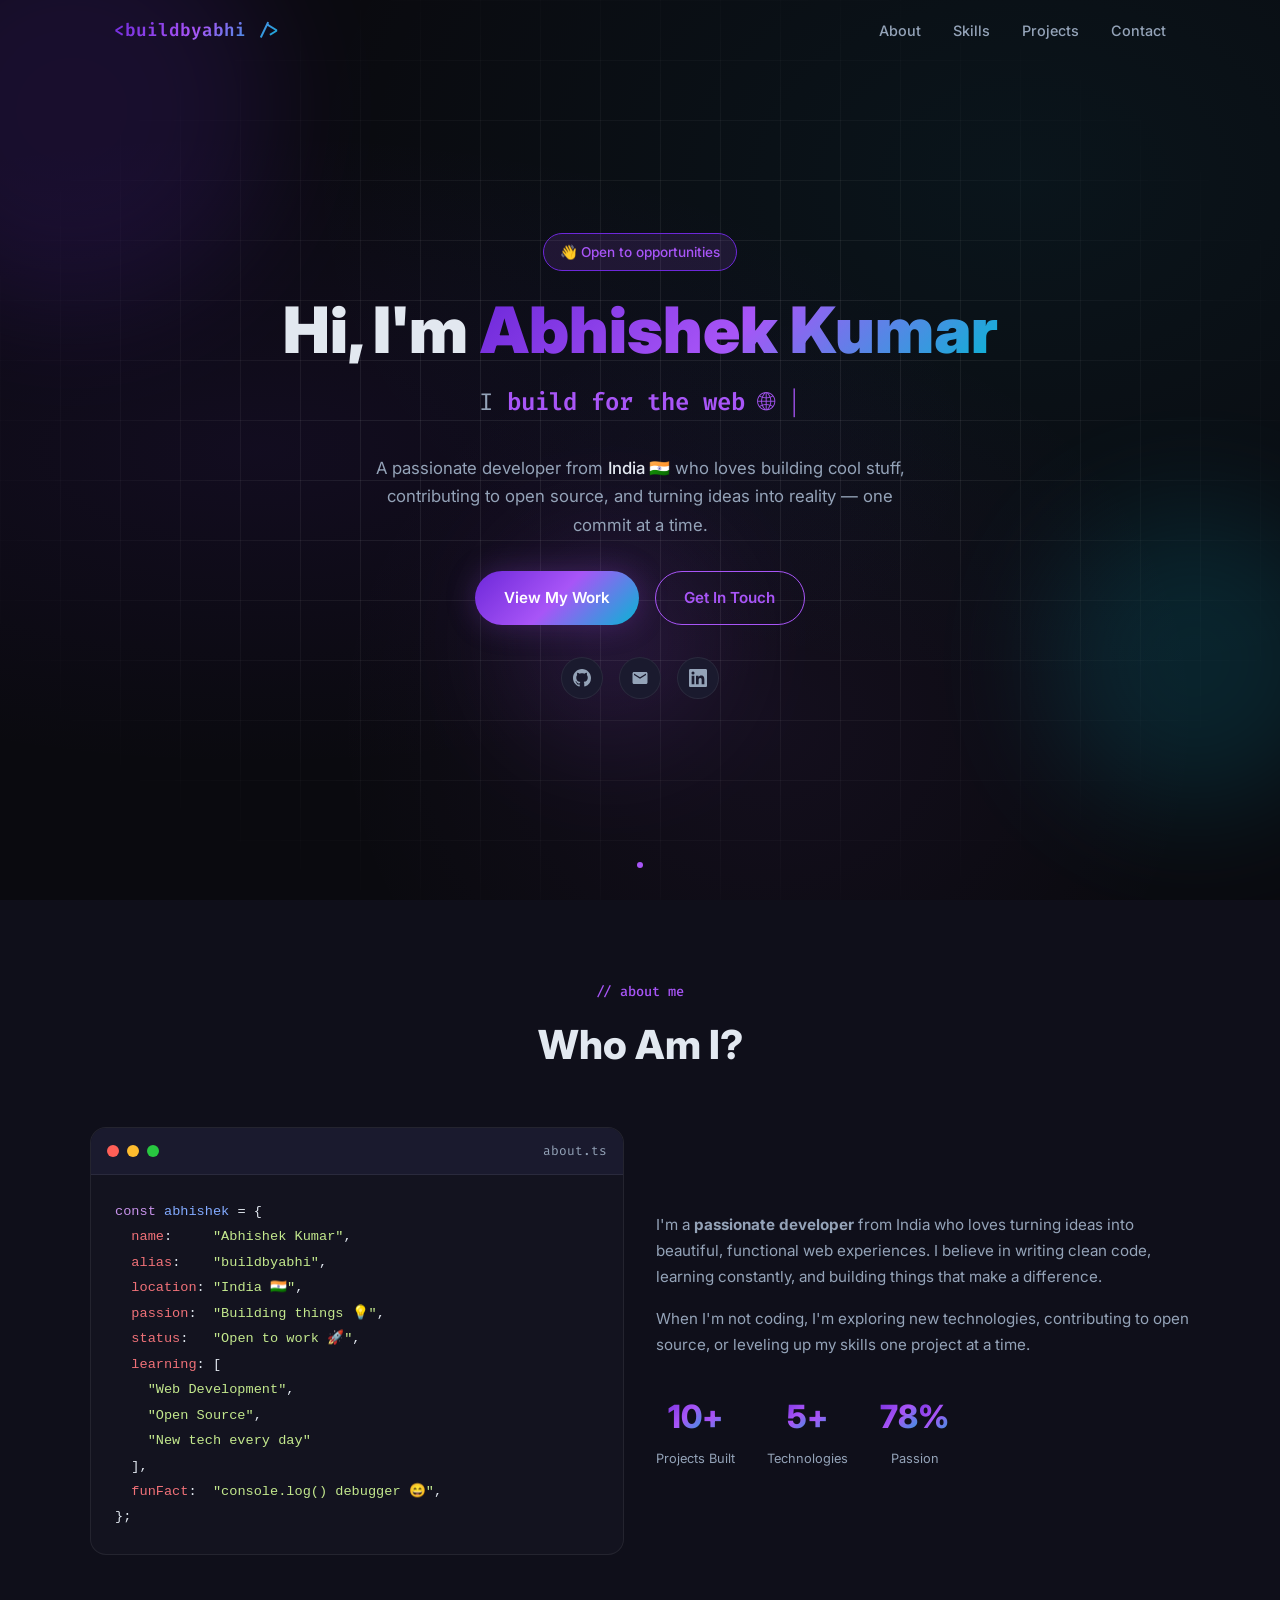
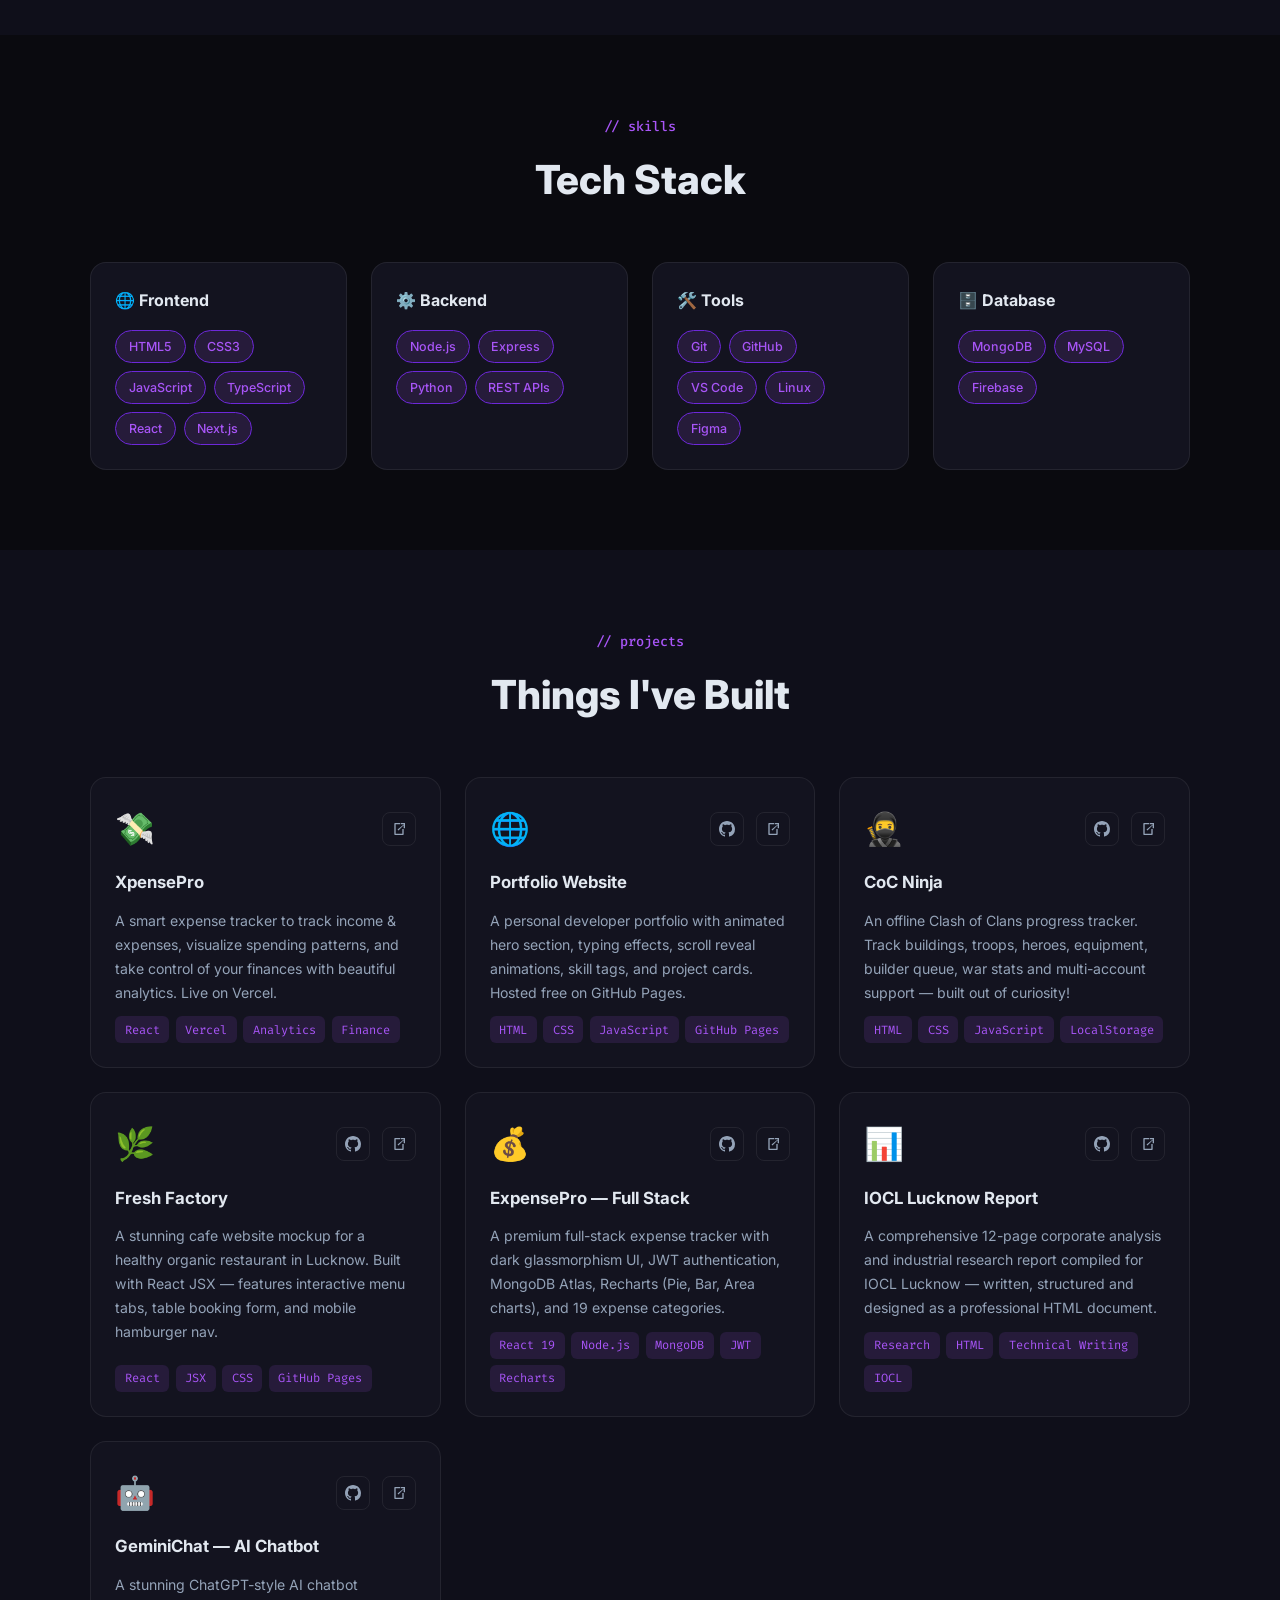
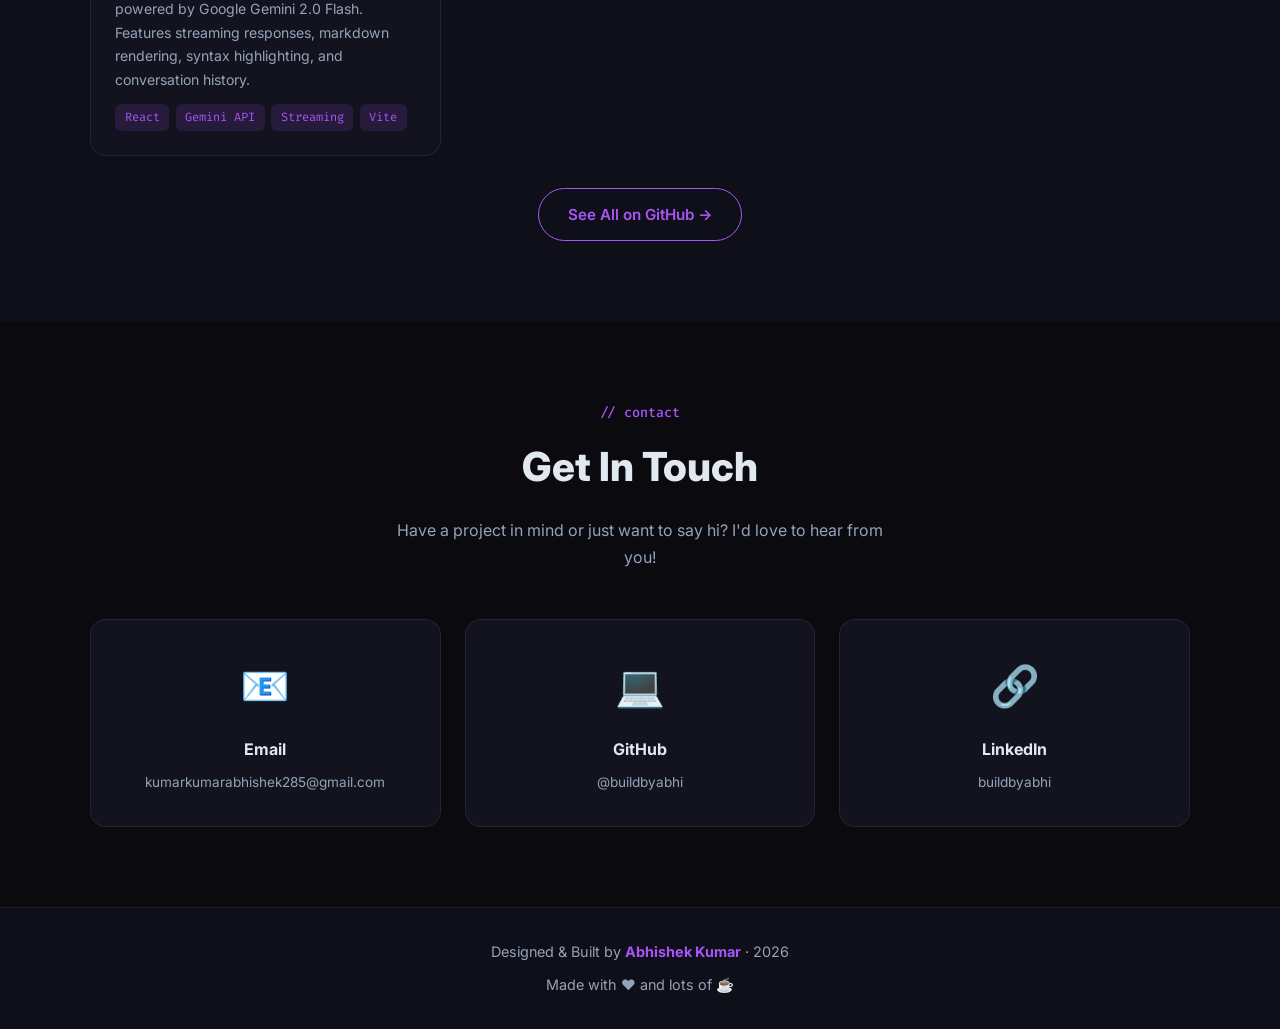
==== commit 7b07351d: "🤖 Add GeminiChat AI project" ====
--- a/index.html
+++ b/index.html
@@ -310,6 +310,26 @@
           </div>
         </div>
 
+        <!-- Project 7: GeminiChat -->
+        <div class="project-card" id="project-card-7">
+          <div class="project-top">
+            <span class="project-icon">🤖</span>
+            <div class="project-links">
+              <a href="https://github.com/buildbyabhi/gemini-chat" target="_blank" rel="noopener" aria-label="GitHub Repo" class="project-link">
+                <svg viewBox="0 0 24 24" fill="currentColor"><path d="M12 0C5.37 0 0 5.37 0 12c0 5.31 3.435 9.795 8.205 11.385.6.105.825-.255.825-.57 0-.285-.015-1.23-.015-2.235-3.015.555-3.795-.735-4.035-1.41-.135-.345-.72-1.41-1.23-1.695-.42-.225-1.02-.78-.015-.795.945-.015 1.62.87 1.845 1.23 1.08 1.815 2.805 1.305 3.495.99.105-.78.42-1.305.765-1.605-2.67-.3-5.46-1.335-5.46-5.925 0-1.305.465-2.385 1.23-3.225-.12-.3-.54-1.53.12-3.18 0 0 1.005-.315 3.3 1.23.96-.27 1.98-.405 3-.405s2.04.135 3 .405c2.295-1.56 3.3-1.23 3.3-1.23.66 1.65.24 2.88.12 3.18.765.84 1.23 1.905 1.23 3.225 0 4.605-2.805 5.625-5.475 5.925.435.375.81 1.095.81 2.22 0 1.605-.015 2.895-.015 3.3 0 .315.225.69.825.57A12.02 12.02 0 0 0 24 12c0-6.63-5.37-12-12-12z"/></svg>
+              </a>
+              <a href="https://gemini-chat-buildbyabhi.vercel.app" target="_blank" rel="noopener" aria-label="Live Demo" class="project-link">
+                <svg viewBox="0 0 24 24" fill="currentColor"><path d="M14 3v2H7v14h10v-7h2v8a1 1 0 0 1-1 1H6a1 1 0 0 1-1-1V4a1 1 0 0 1 1-1h8zm7 0v8h-2V6.413l-7.793 7.794-1.414-1.414L19.585 5H15V3h6z"/></svg>
+              </a>
+            </div>
+          </div>
+          <h3 class="project-title">GeminiChat — AI Chatbot</h3>
+          <p class="project-desc">A stunning ChatGPT-style AI chatbot powered by Google Gemini 2.0 Flash. Features streaming responses, markdown rendering, syntax highlighting, and conversation history.</p>
+          <div class="project-tags">
+            <span>React</span><span>Gemini API</span><span>Streaming</span><span>Vite</span>
+          </div>
+        </div>
+
       </div>
       <div class="projects-cta">
         <a href="https://github.com/buildbyabhi" target="_blank" rel="noopener" class="btn btn-outline" id="all-projects-btn">
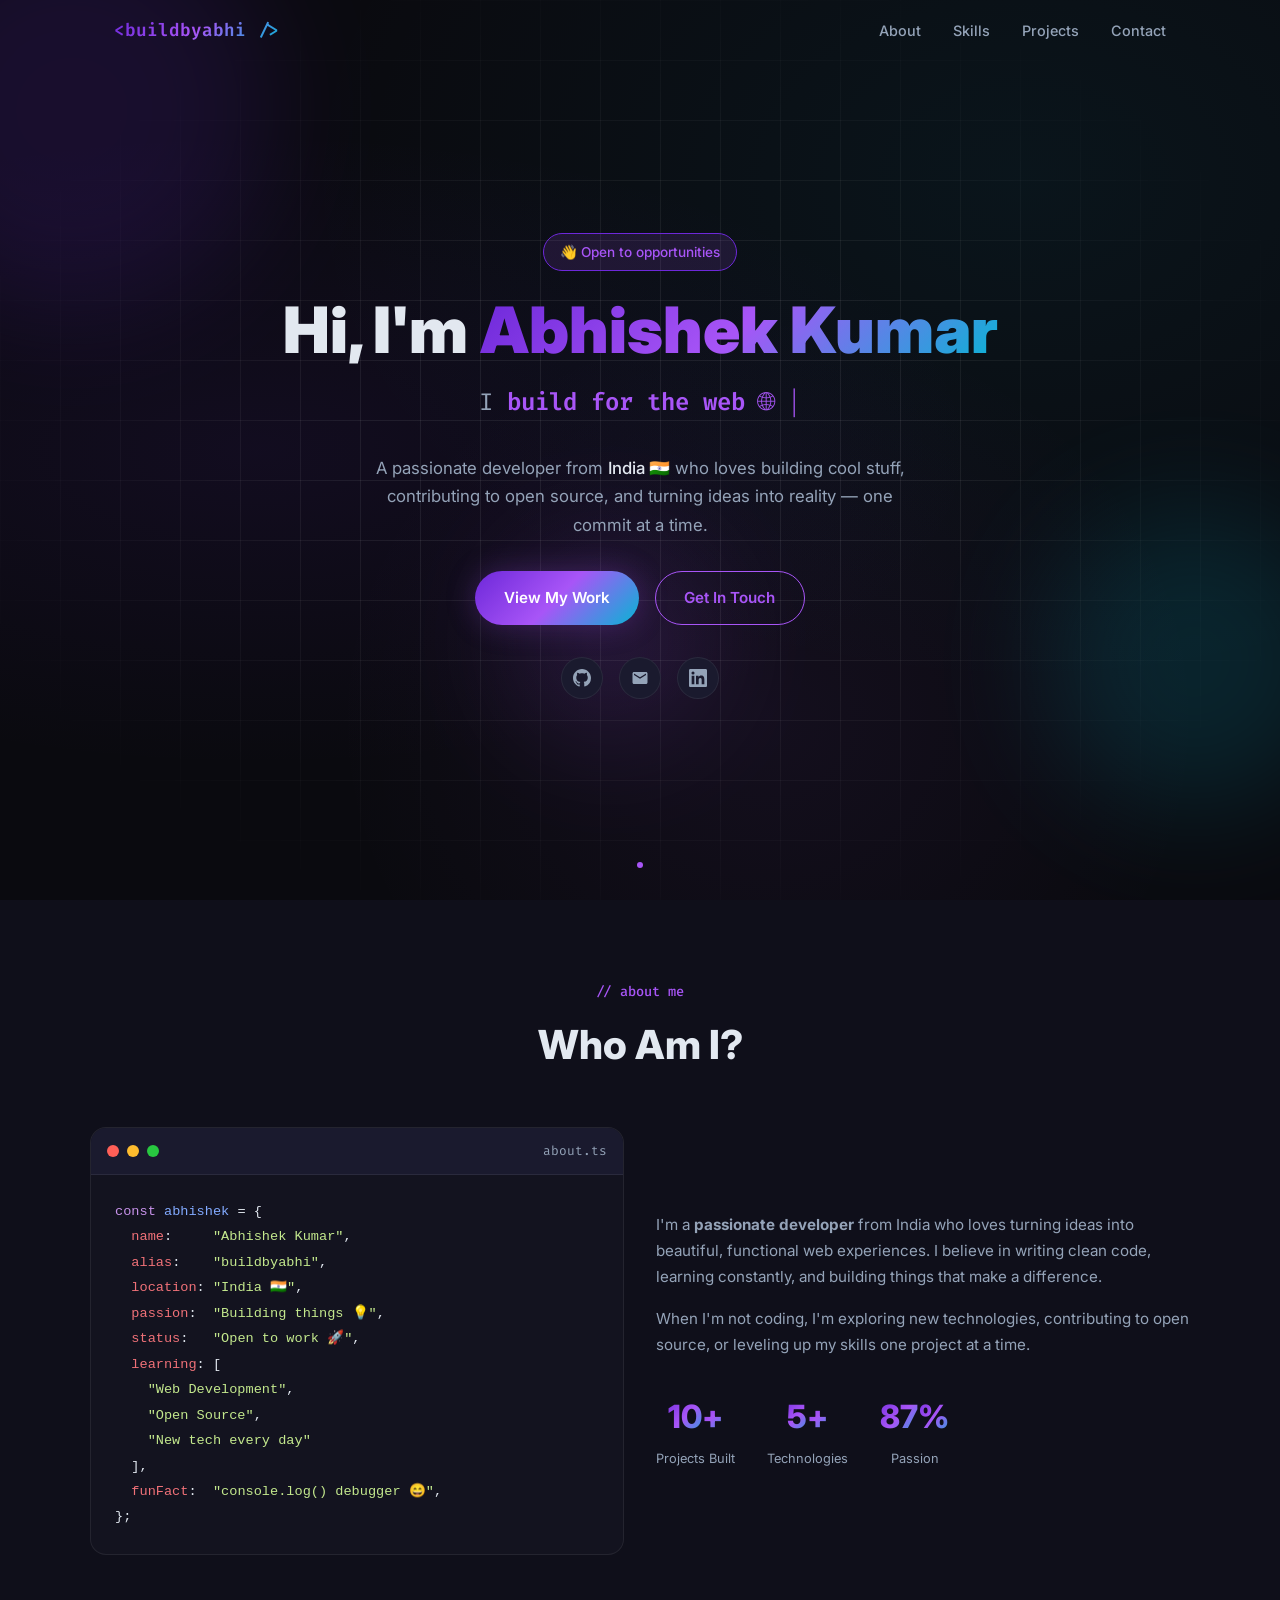
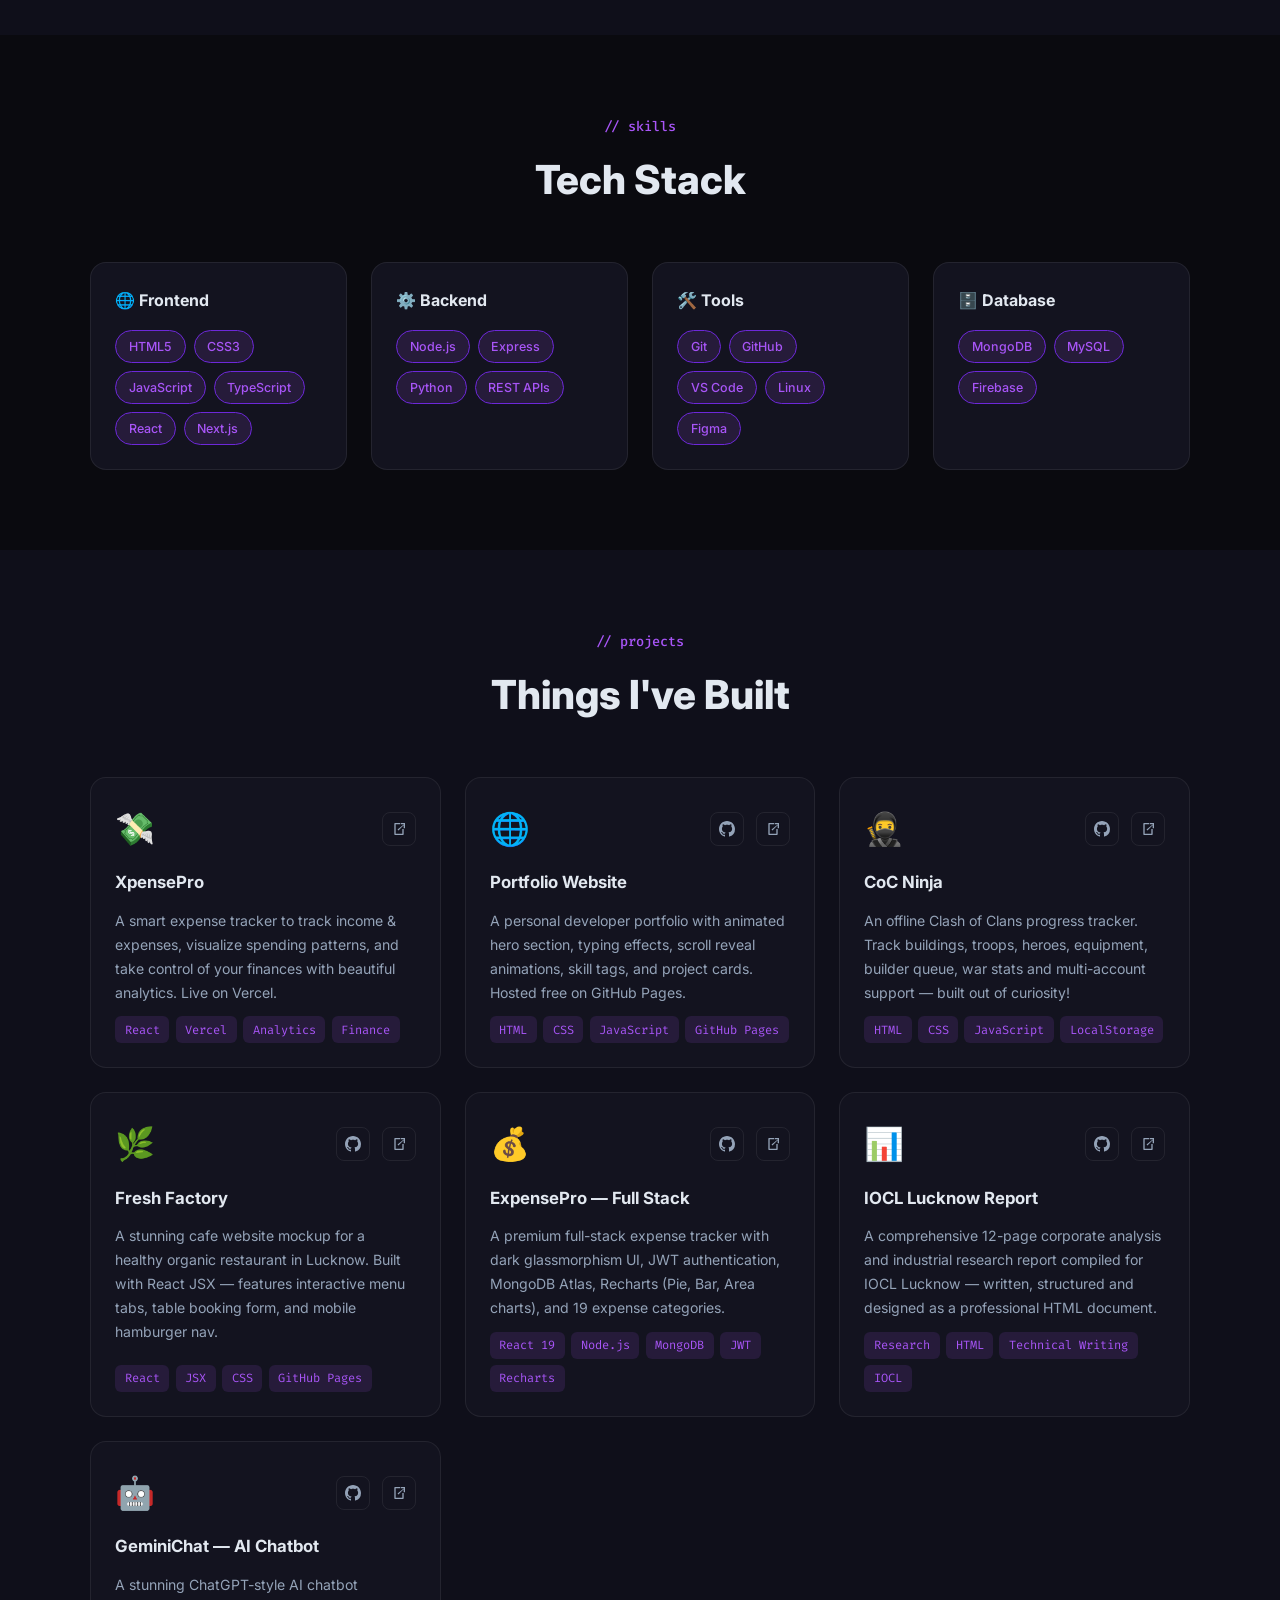
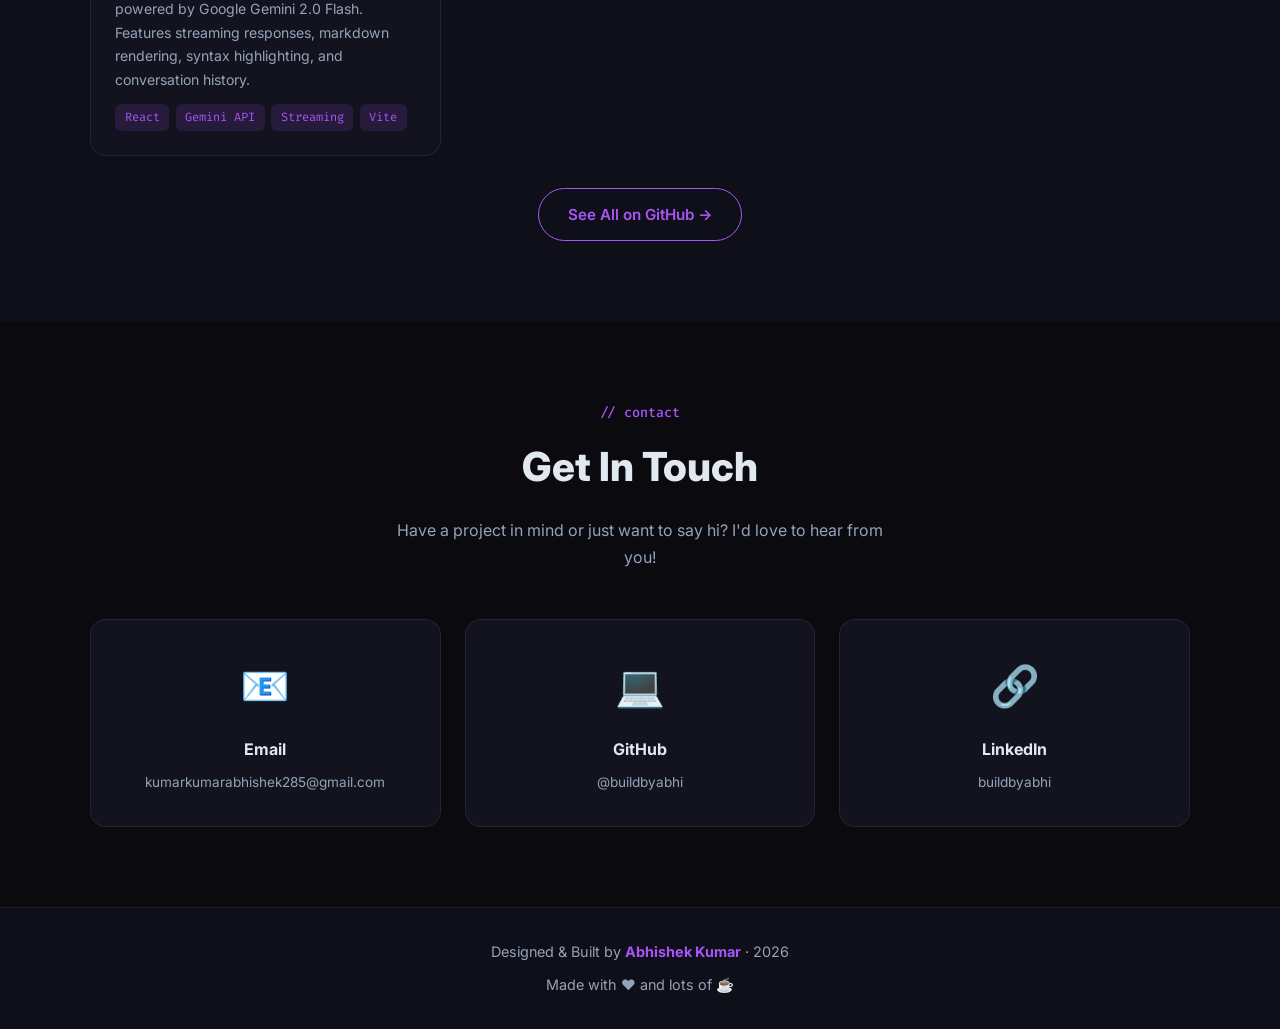
==== commit 2cc6f108: "🤖 Fix GeminiChat live URL" ====
--- a/index.html
+++ b/index.html
@@ -318,7 +318,7 @@
               <a href="https://github.com/buildbyabhi/gemini-chat" target="_blank" rel="noopener" aria-label="GitHub Repo" class="project-link">
                 <svg viewBox="0 0 24 24" fill="currentColor"><path d="M12 0C5.37 0 0 5.37 0 12c0 5.31 3.435 9.795 8.205 11.385.6.105.825-.255.825-.57 0-.285-.015-1.23-.015-2.235-3.015.555-3.795-.735-4.035-1.41-.135-.345-.72-1.41-1.23-1.695-.42-.225-1.02-.78-.015-.795.945-.015 1.62.87 1.845 1.23 1.08 1.815 2.805 1.305 3.495.99.105-.78.42-1.305.765-1.605-2.67-.3-5.46-1.335-5.46-5.925 0-1.305.465-2.385 1.23-3.225-.12-.3-.54-1.53.12-3.18 0 0 1.005-.315 3.3 1.23.96-.27 1.98-.405 3-.405s2.04.135 3 .405c2.295-1.56 3.3-1.23 3.3-1.23.66 1.65.24 2.88.12 3.18.765.84 1.23 1.905 1.23 3.225 0 4.605-2.805 5.625-5.475 5.925.435.375.81 1.095.81 2.22 0 1.605-.015 2.895-.015 3.3 0 .315.225.69.825.57A12.02 12.02 0 0 0 24 12c0-6.63-5.37-12-12-12z"/></svg>
               </a>
-              <a href="https://gemini-chat-buildbyabhi.vercel.app" target="_blank" rel="noopener" aria-label="Live Demo" class="project-link">
+              <a href="https://geeminiai.vercel.app" target="_blank" rel="noopener" aria-label="Live Demo" class="project-link">
                 <svg viewBox="0 0 24 24" fill="currentColor"><path d="M14 3v2H7v14h10v-7h2v8a1 1 0 0 1-1 1H6a1 1 0 0 1-1-1V4a1 1 0 0 1 1-1h8zm7 0v8h-2V6.413l-7.793 7.794-1.414-1.414L19.585 5H15V3h6z"/></svg>
               </a>
             </div>
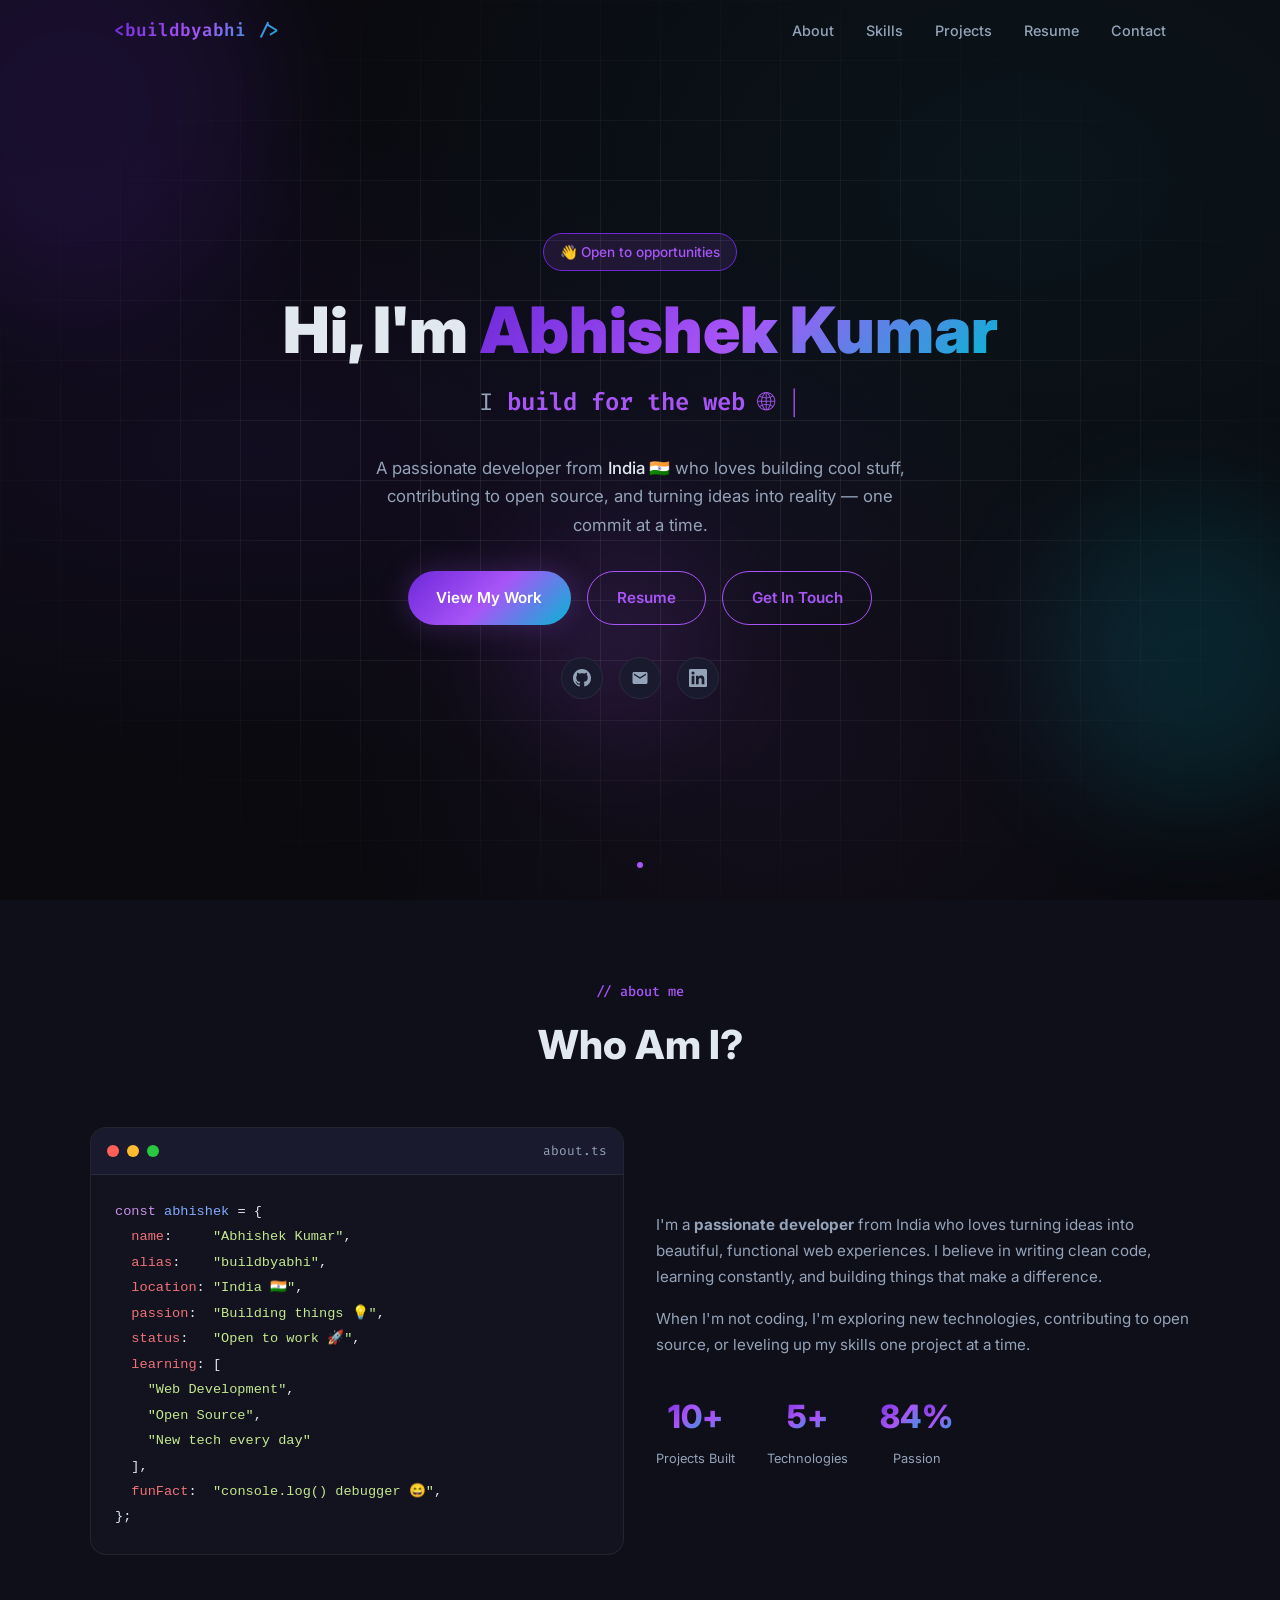
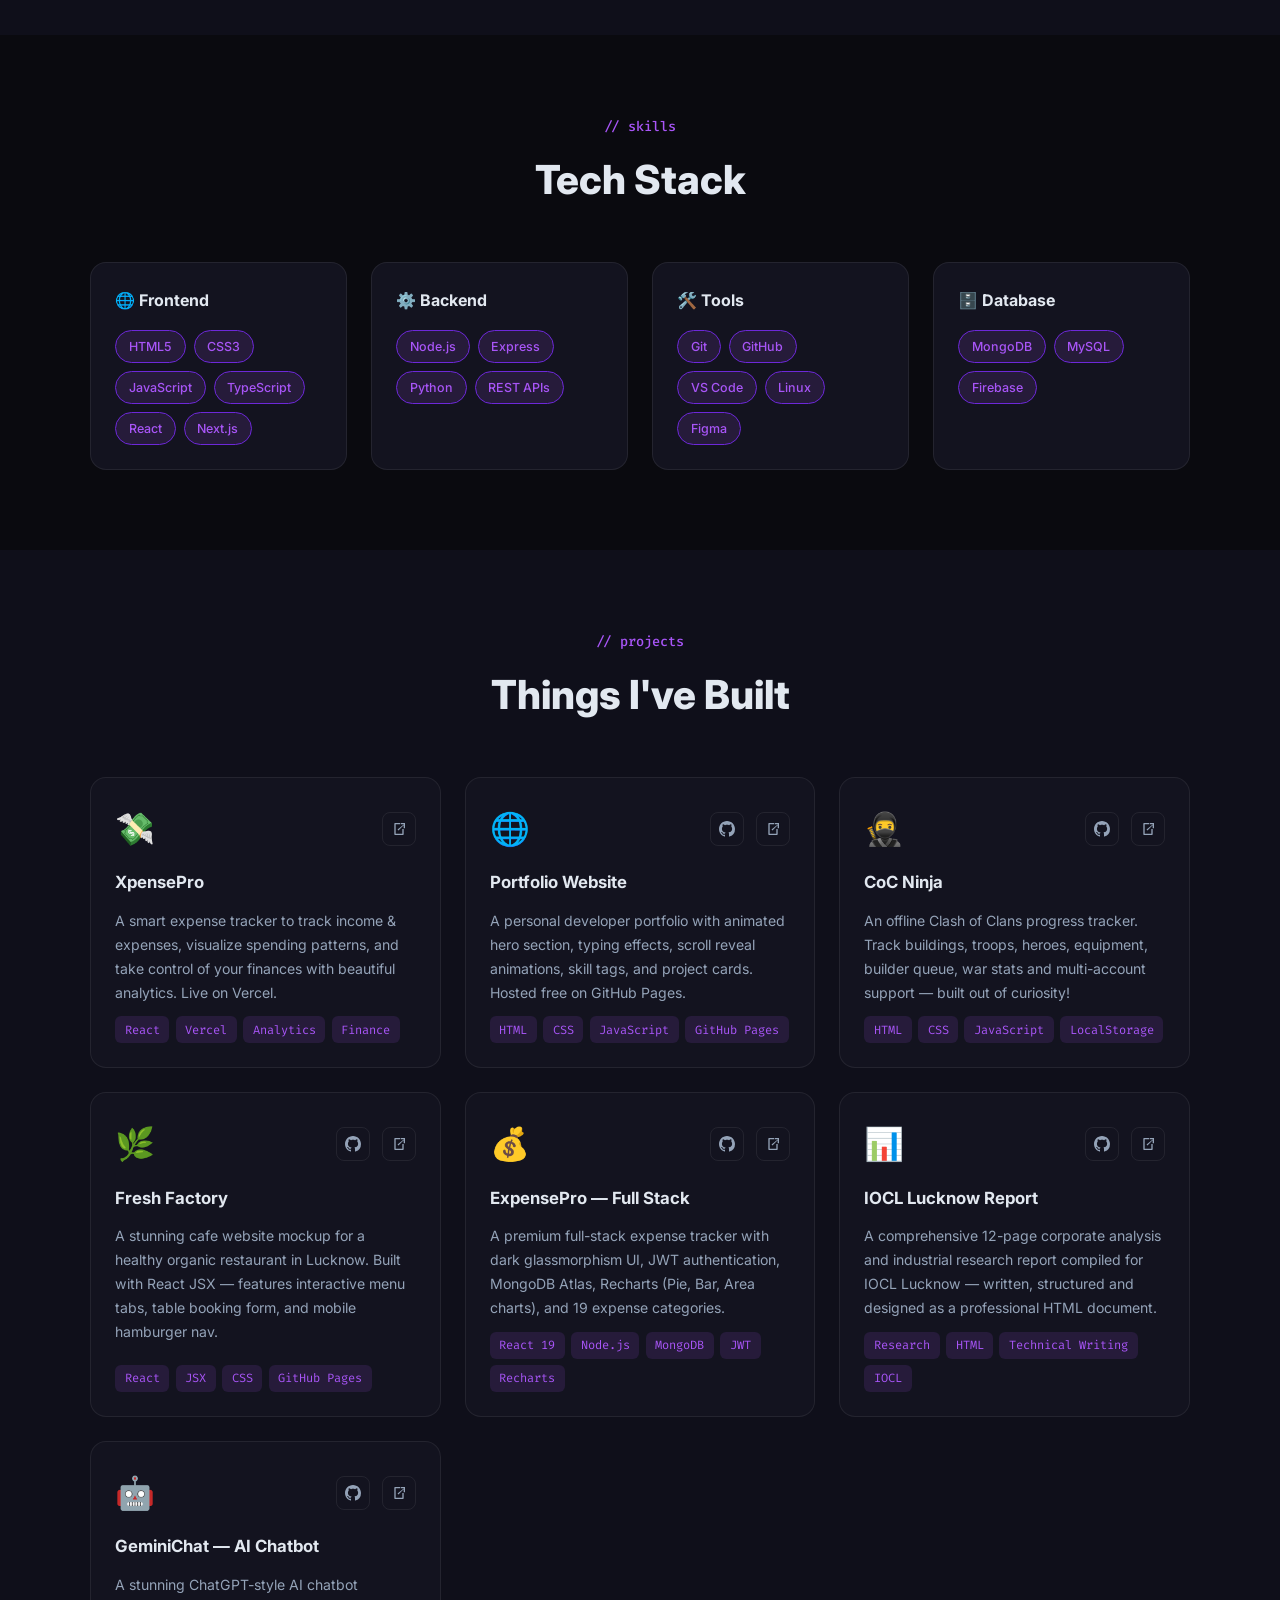
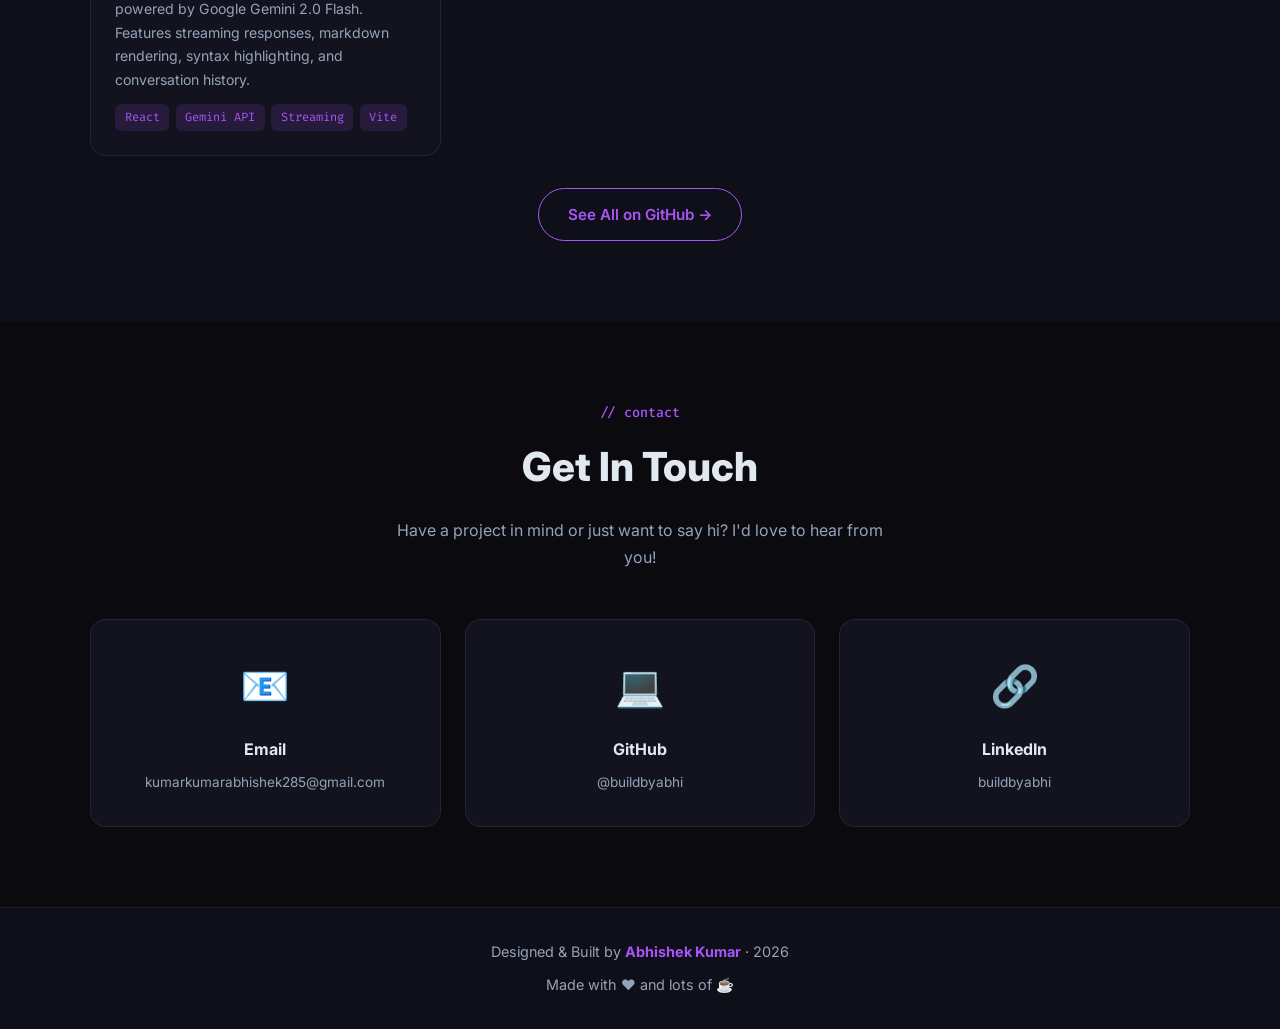
==== commit 47c9685e: "📄 Add beautiful Resume page" ====
--- a/index.html
+++ b/index.html
@@ -24,6 +24,7 @@
         <li><a href="#about">About</a></li>
         <li><a href="#skills">Skills</a></li>
         <li><a href="#projects">Projects</a></li>
+        <li><a href="resume.html" target="_blank" rel="noopener">Resume</a></li>
         <li><a href="#contact">Contact</a></li>
       </ul>
       <button class="nav-toggle" id="nav-toggle" aria-label="Toggle menu">
@@ -57,6 +58,7 @@
       </p>
       <div class="hero-cta">
         <a href="#projects" class="btn btn-primary" id="view-work-btn">View My Work</a>
+        <a href="resume.html" target="_blank" rel="noopener" class="btn btn-outline" id="resume-btn">Resume</a>
         <a href="#contact" class="btn btn-outline" id="contact-btn">Get In Touch</a>
       </div>
       <div class="hero-socials">
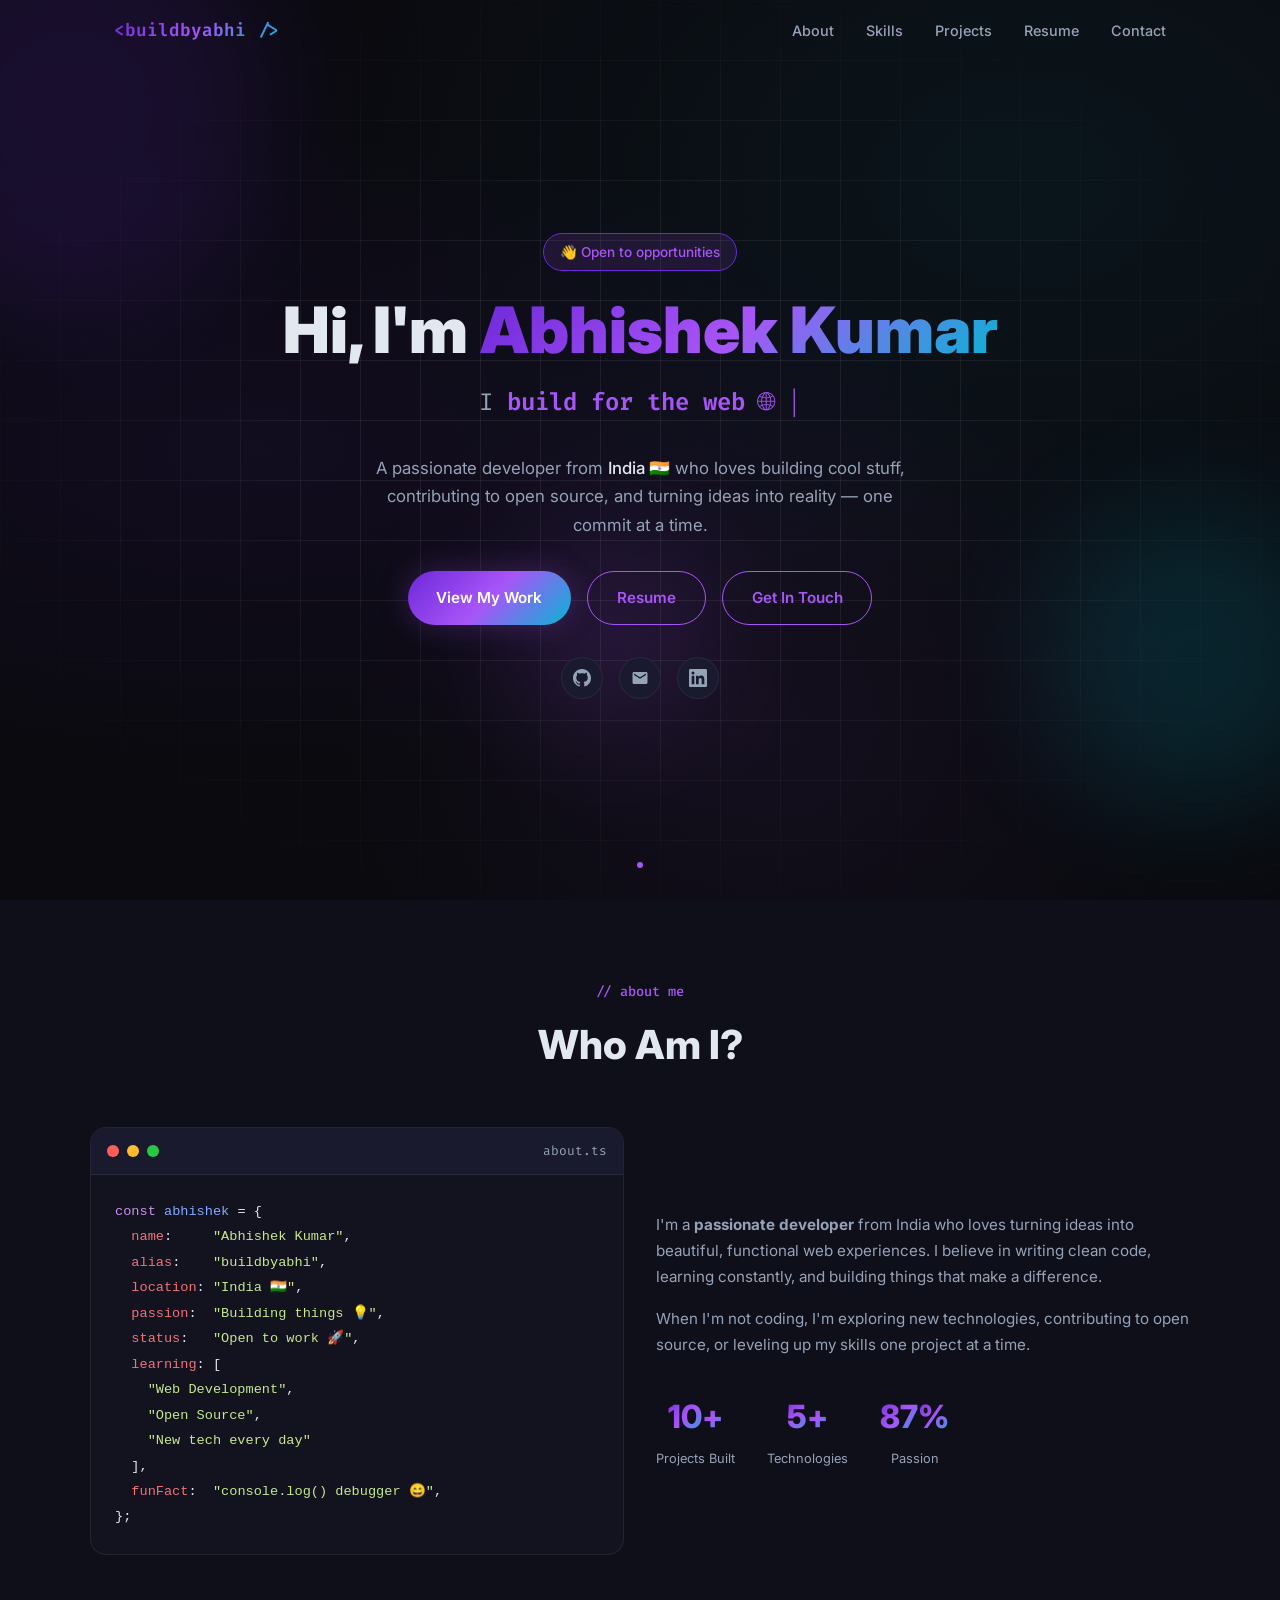
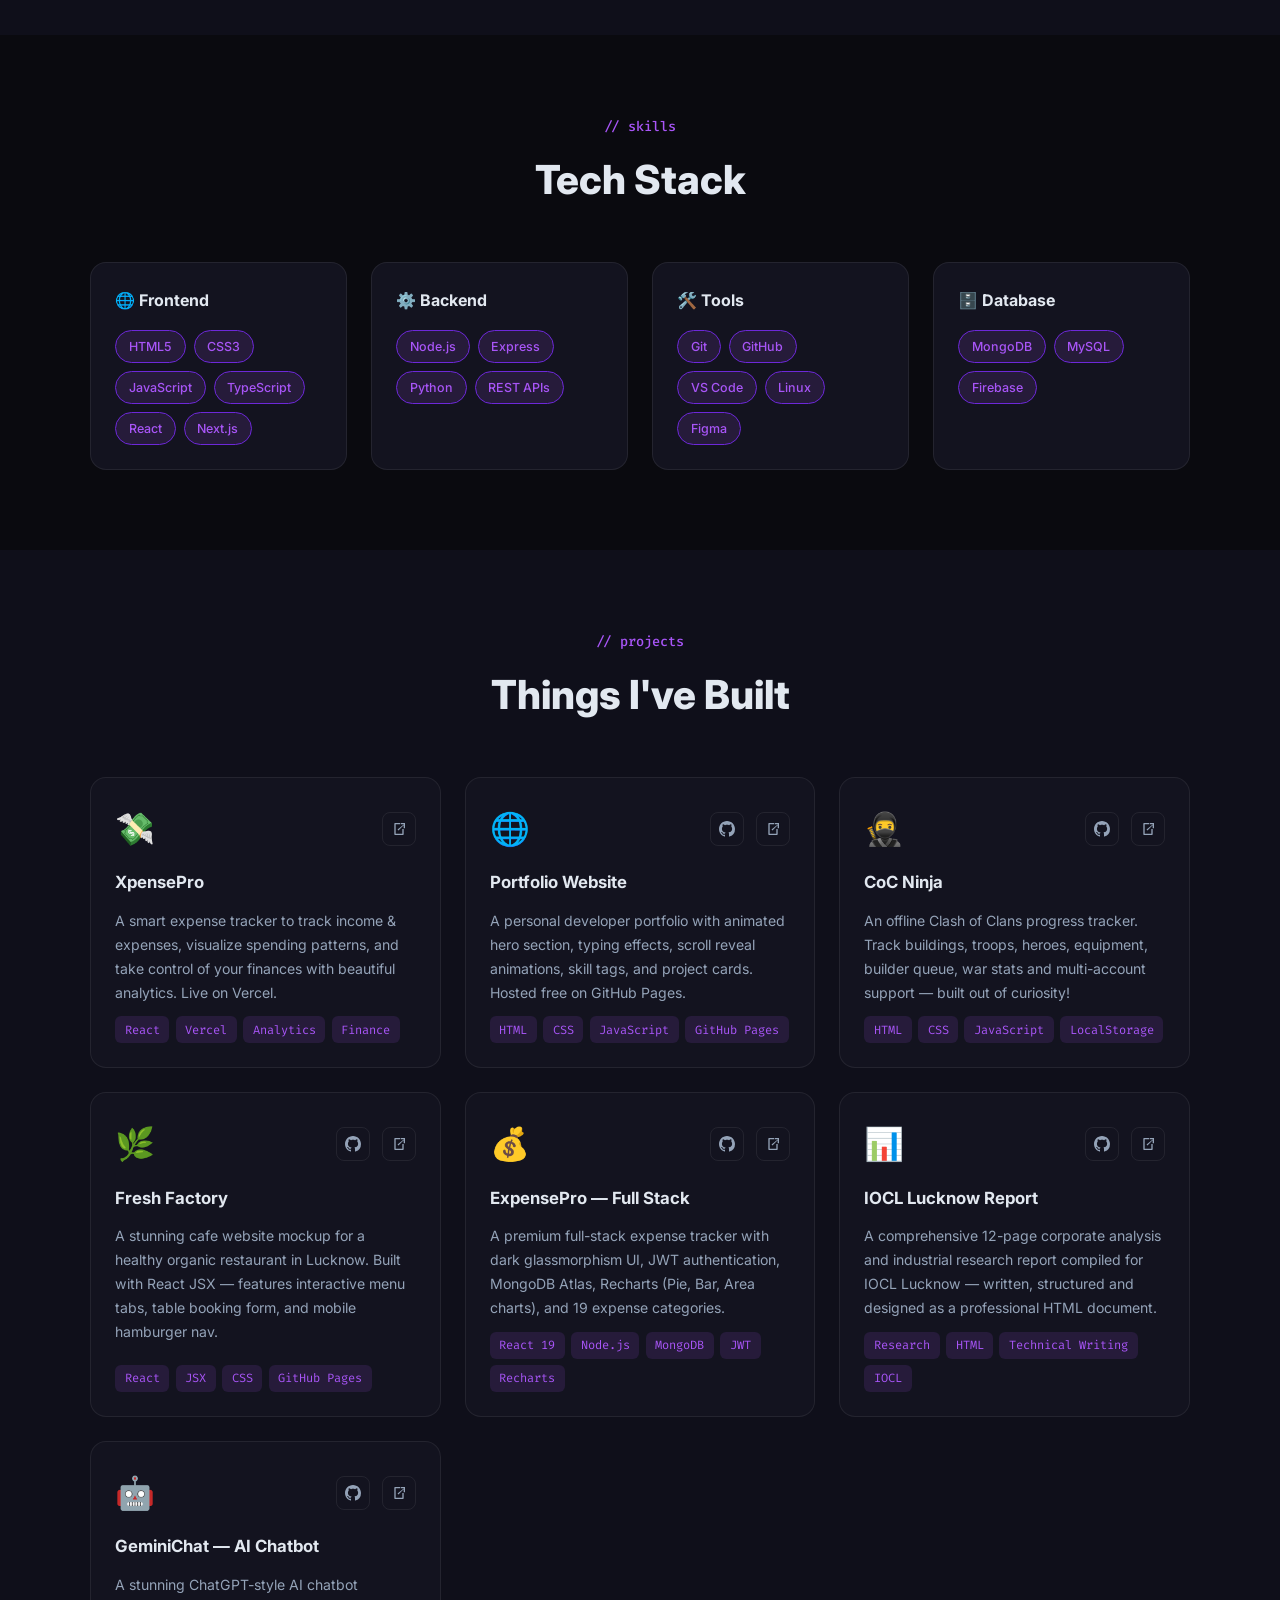
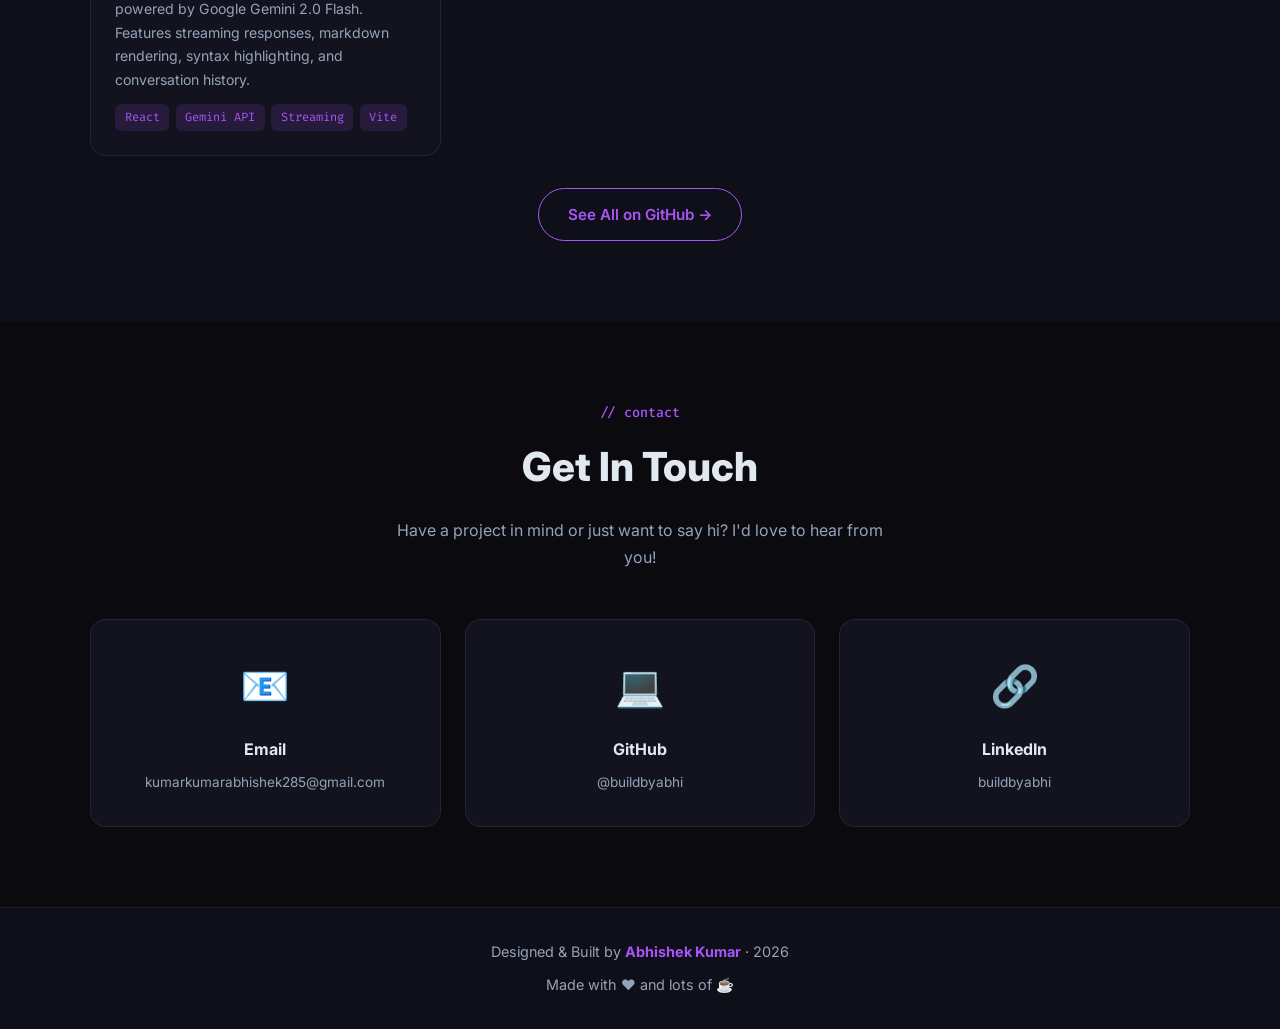
==== commit 55d51fd1: "SEO: Update meta tags and OpenGraph/Twitter cards" ====
--- a/index.html
+++ b/index.html
@@ -4,11 +4,23 @@
   <meta charset="UTF-8" />
   <meta name="viewport" content="width=device-width, initial-scale=1.0" />
   <title>Abhishek Kumar | Developer & Builder</title>
-  <meta name="description" content="Portfolio of Abhishek Kumar — Full Stack Developer, Builder, and Open Source Enthusiast from India." />
-  <meta name="keywords" content="Abhishek Kumar, buildbyabhi, developer, portfolio, full stack, web developer India" />
+  <meta name="description" content="Portfolio of Abhishek Kumar — Full Stack Developer, Builder, and Open Source Enthusiast from India. Discover my projects and skills." />
+  <meta name="keywords" content="Abhishek Kumar, buildbyabhi, developer, portfolio, full stack, web developer India, React developer, Node.js, Open Source" />
+  <link rel="canonical" href="https://buildbyabhi.github.io/" />
+  
+  <!-- Open Graph / Facebook -->
+  <meta property="og:type" content="website" />
+  <meta property="og:url" content="https://buildbyabhi.github.io/" />
   <meta property="og:title" content="Abhishek Kumar | Developer & Builder" />
   <meta property="og:description" content="Full Stack Developer from India. Building cool stuff, one commit at a time." />
-  <meta property="og:type" content="website" />
+  <meta property="og:image" content="https://avatars.githubusercontent.com/u/289893993?v=4" />
+
+  <!-- Twitter -->
+  <meta property="twitter:card" content="summary_large_image" />
+  <meta property="twitter:url" content="https://buildbyabhi.github.io/" />
+  <meta property="twitter:title" content="Abhishek Kumar | Developer & Builder" />
+  <meta property="twitter:description" content="Full Stack Developer from India. Building cool stuff, one commit at a time." />
+  <meta property="twitter:image" content="https://avatars.githubusercontent.com/u/289893993?v=4" />
   <link rel="preconnect" href="https://fonts.googleapis.com" />
   <link rel="preconnect" href="https://fonts.gstatic.com" crossorigin />
   <link href="https://fonts.googleapis.com/css2?family=Inter:wght@300;400;500;600;700;800;900&family=Fira+Code:wght@400;500;600&display=swap" rel="stylesheet" />
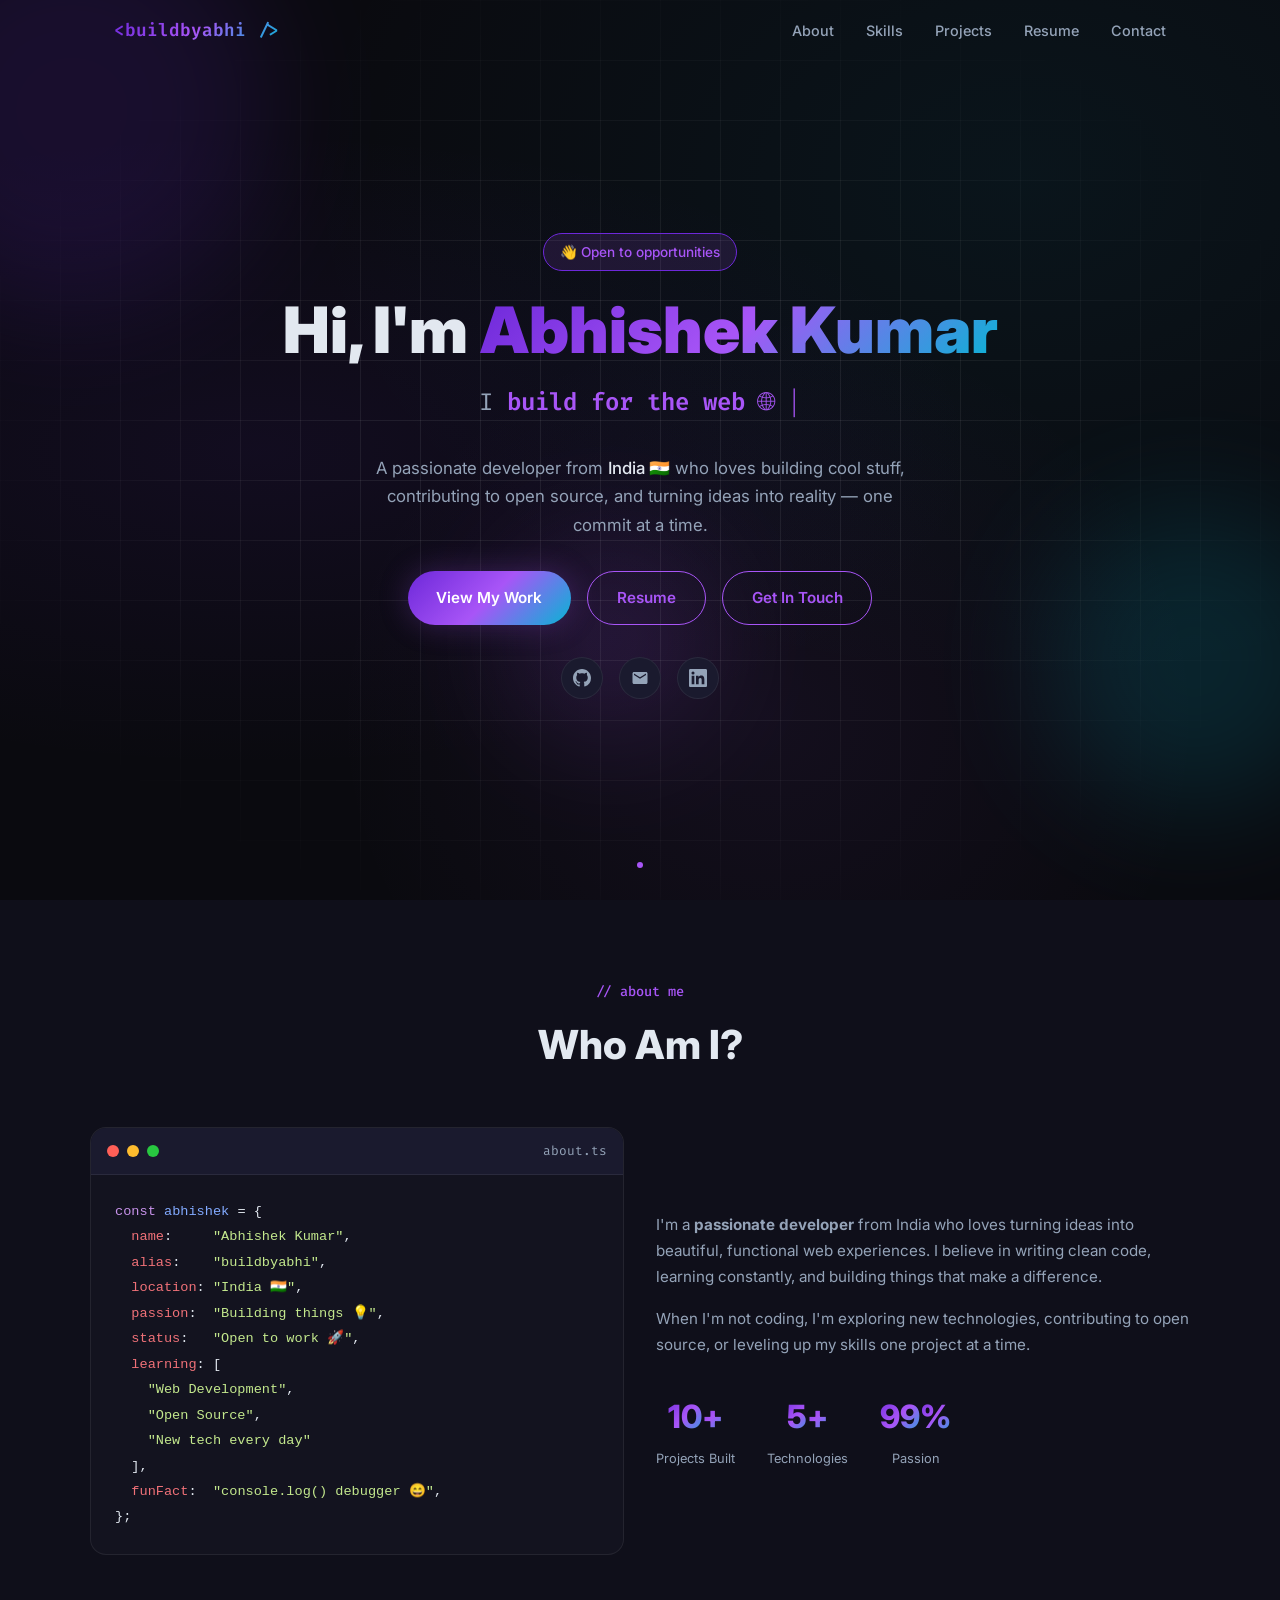
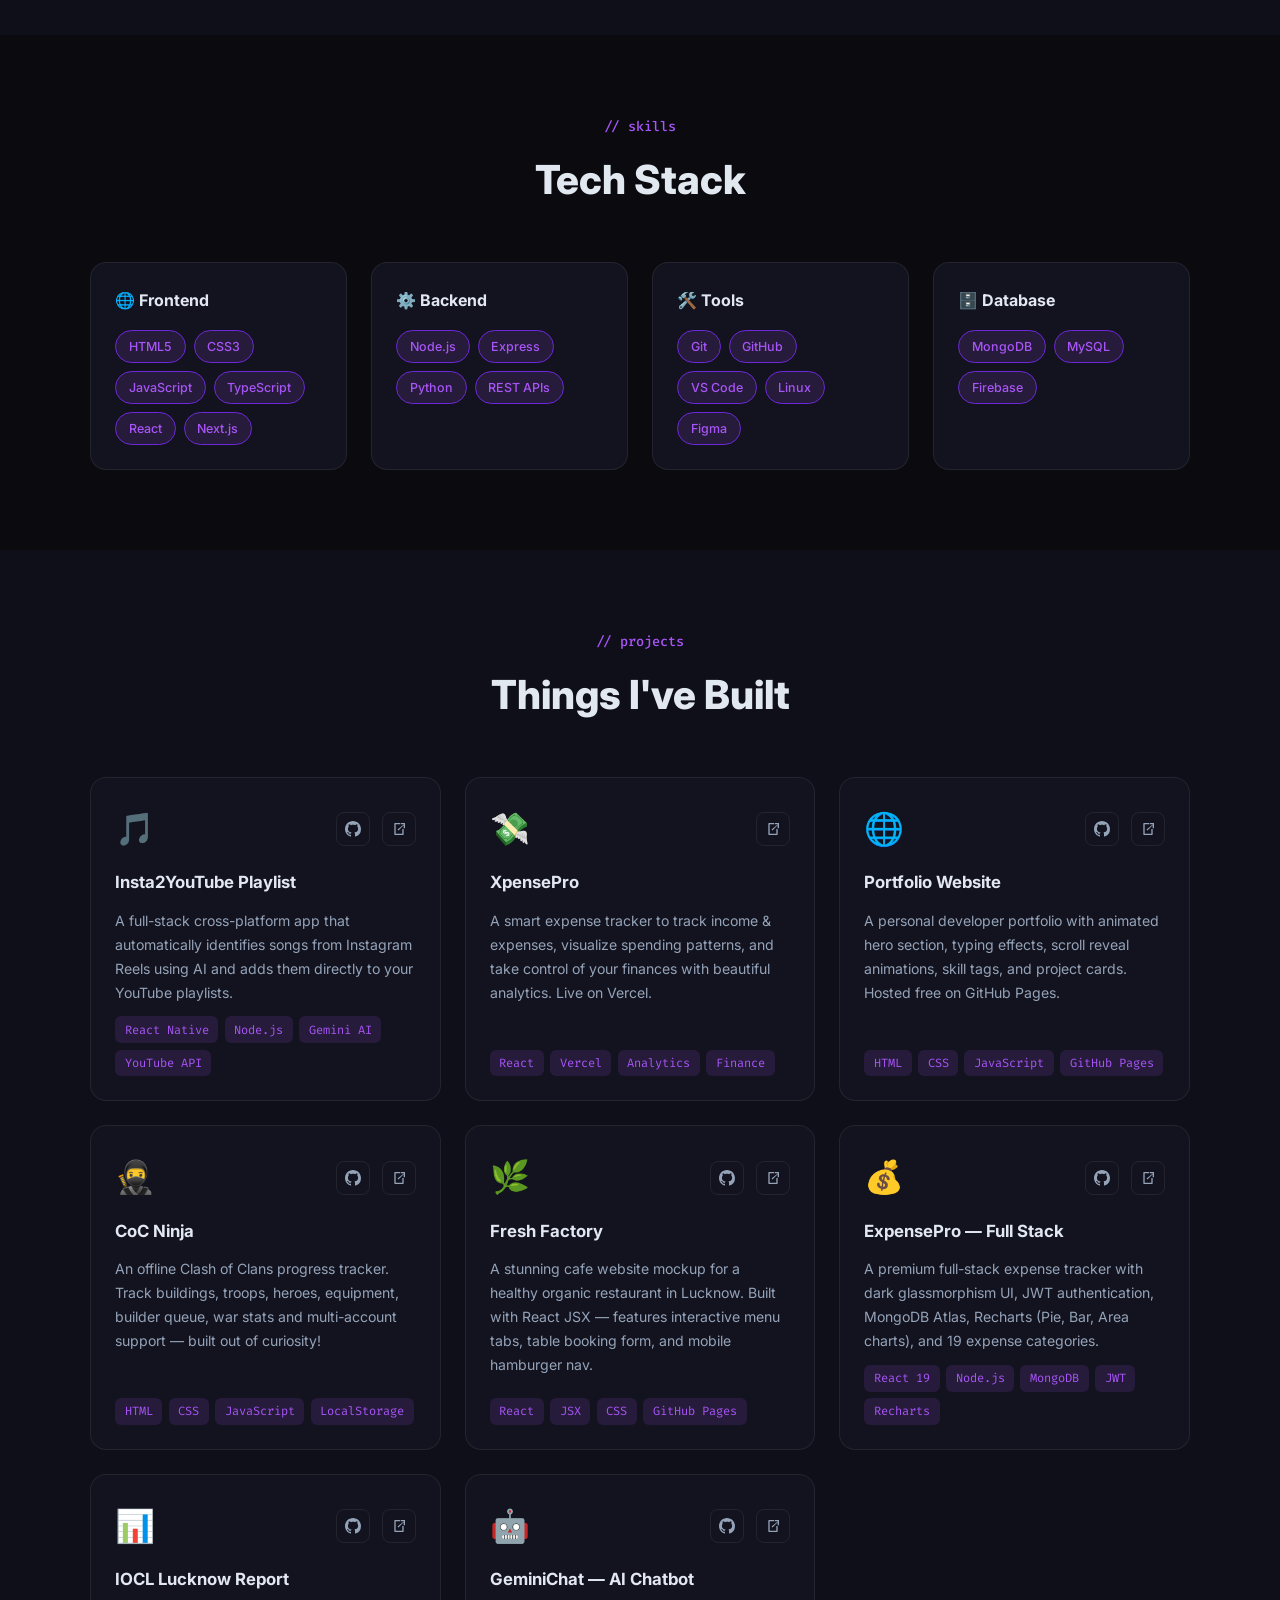
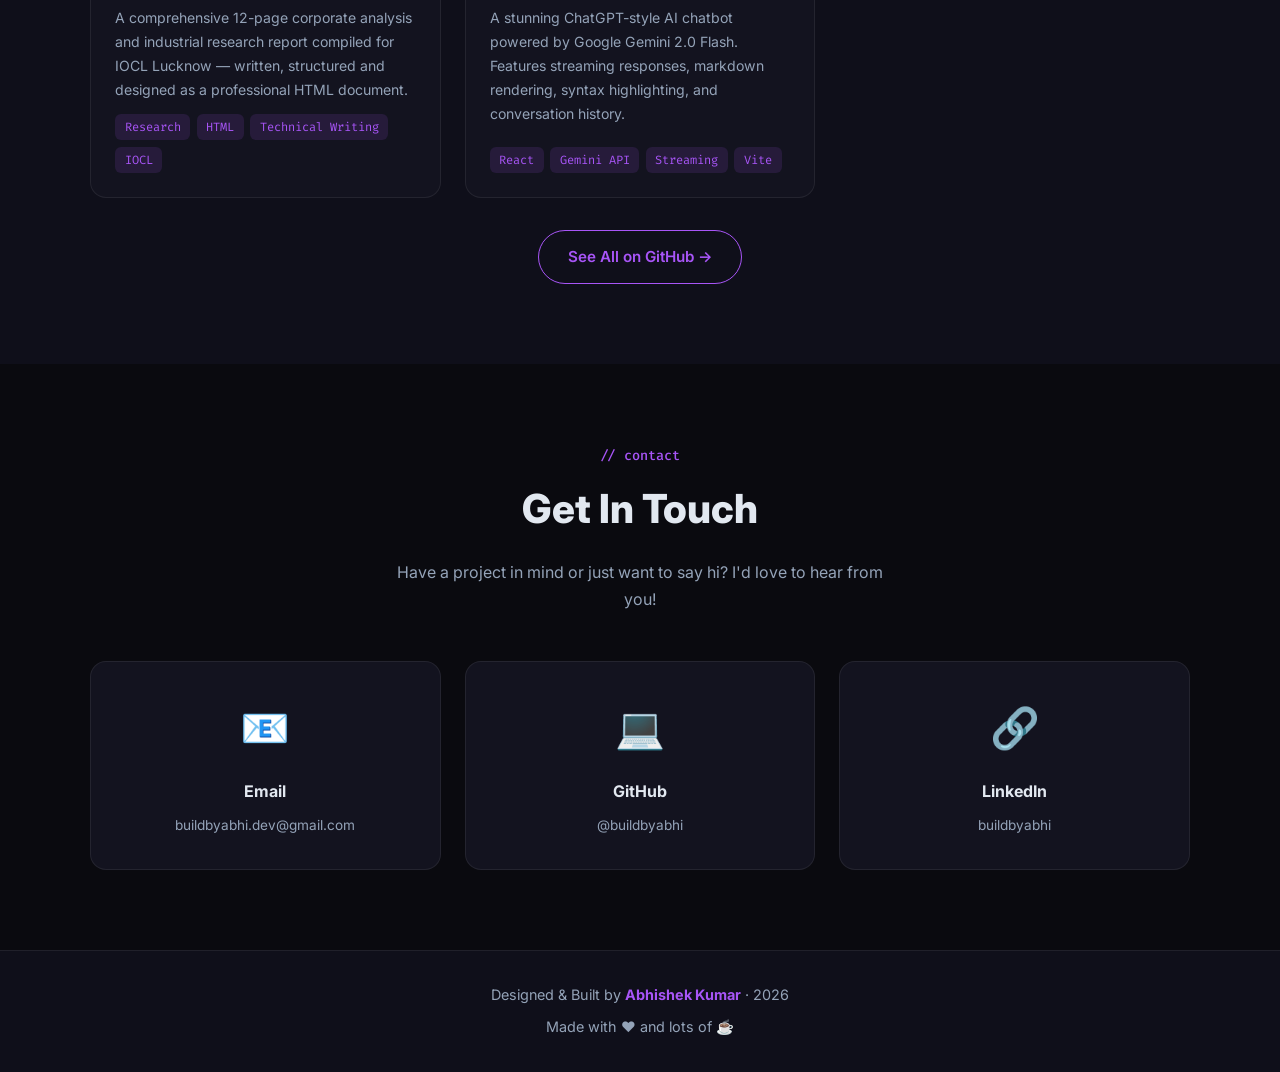
==== commit 52573586: "Add Insta2YouTube project and update email" ====
--- a/index.html
+++ b/index.html
@@ -77,7 +77,7 @@
         <a href="https://github.com/buildbyabhi" target="_blank" rel="noopener" class="social-link" id="hero-github-link" aria-label="GitHub">
           <svg viewBox="0 0 24 24" fill="currentColor"><path d="M12 0C5.37 0 0 5.37 0 12c0 5.31 3.435 9.795 8.205 11.385.6.105.825-.255.825-.57 0-.285-.015-1.23-.015-2.235-3.015.555-3.795-.735-4.035-1.41-.135-.345-.72-1.41-1.23-1.695-.42-.225-1.02-.78-.015-.795.945-.015 1.62.87 1.845 1.23 1.08 1.815 2.805 1.305 3.495.99.105-.78.42-1.305.765-1.605-2.67-.3-5.46-1.335-5.46-5.925 0-1.305.465-2.385 1.23-3.225-.12-.3-.54-1.53.12-3.18 0 0 1.005-.315 3.3 1.23.96-.27 1.98-.405 3-.405s2.04.135 3 .405c2.295-1.56 3.3-1.23 3.3-1.23.66 1.65.24 2.88.12 3.18.765.84 1.23 1.905 1.23 3.225 0 4.605-2.805 5.625-5.475 5.925.435.375.81 1.095.81 2.22 0 1.605-.015 2.895-.015 3.3 0 .315.225.69.825.57A12.02 12.02 0 0 0 24 12c0-6.63-5.37-12-12-12z"/></svg>
         </a>
-        <a href="mailto:kumarkumarabhishek285@gmail.com" class="social-link" id="hero-email-link" aria-label="Email">
+        <a href="mailto:buildbyabhi.dev@gmail.com" class="social-link" id="hero-email-link" aria-label="Email">
           <svg viewBox="0 0 24 24" fill="currentColor"><path d="M20 4H4c-1.1 0-2 .9-2 2v12c0 1.1.9 2 2 2h16c1.1 0 2-.9 2-2V6c0-1.1-.9-2-2-2zm0 4-8 5-8-5V6l8 5 8-5v2z"/></svg>
         </a>
         <a href="https://linkedin.com/in/buildbyabhi" target="_blank" rel="noopener" class="social-link" id="hero-linkedin-link" aria-label="LinkedIn">
@@ -207,6 +207,26 @@
       </div>
       <div class="projects-grid">
 
+        <!-- Project 0: Insta2YouTube -->
+        <div class="project-card" id="project-card-0">
+          <div class="project-top">
+            <span class="project-icon">🎵</span>
+            <div class="project-links">
+              <a href="https://github.com/buildbyabhi/Insta2YouTube" target="_blank" rel="noopener" aria-label="GitHub Repo" class="project-link">
+                <svg viewBox="0 0 24 24" fill="currentColor"><path d="M12 0C5.37 0 0 5.37 0 12c0 5.31 3.435 9.795 8.205 11.385.6.105.825-.255.825-.57 0-.285-.015-1.23-.015-2.235-3.015.555-3.795-.735-4.035-1.41-.135-.345-.72-1.41-1.23-1.695-.42-.225-1.02-.78-.015-.795.945-.015 1.62.87 1.845 1.23 1.08 1.815 2.805 1.305 3.495.99.105-.78.42-1.305.765-1.605-2.67-.3-5.46-1.335-5.46-5.925 0-1.305.465-2.385 1.23-3.225-.12-.3-.54-1.53.12-3.18 0 0 1.005-.315 3.3 1.23.96-.27 1.98-.405 3-.405s2.04.135 3 .405c2.295-1.56 3.3-1.23 3.3-1.23.66 1.65.24 2.88.12 3.18.765.84 1.23 1.905 1.23 3.225 0 4.605-2.805 5.625-5.475 5.925.435.375.81 1.095.81 2.22 0 1.605-.015 2.895-.015 3.3 0 .315.225.69.825.57A12.02 12.02 0 0 0 24 12c0-6.63-5.37-12-12-12z"/></svg>
+              </a>
+              <a href="https://insta2-you-tube.vercel.app/" target="_blank" rel="noopener" aria-label="Live Demo" class="project-link">
+                <svg viewBox="0 0 24 24" fill="currentColor"><path d="M14 3v2H7v14h10v-7h2v8a1 1 0 0 1-1 1H6a1 1 0 0 1-1-1V4a1 1 0 0 1 1-1h8zm7 0v8h-2V6.413l-7.793 7.794-1.414-1.414L19.585 5H15V3h6z"/></svg>
+              </a>
+            </div>
+          </div>
+          <h3 class="project-title">Insta2YouTube Playlist</h3>
+          <p class="project-desc">A full-stack cross-platform app that automatically identifies songs from Instagram Reels using AI and adds them directly to your YouTube playlists.</p>
+          <div class="project-tags">
+            <span>React Native</span><span>Node.js</span><span>Gemini AI</span><span>YouTube API</span>
+          </div>
+        </div>
+
         <!-- Project 1: XpensePro -->
         <div class="project-card" id="project-card-1">
           <div class="project-top">
@@ -362,10 +382,10 @@
         <p class="section-sub">Have a project in mind or just want to say hi? I'd love to hear from you!</p>
       </div>
       <div class="contact-grid">
-        <a href="mailto:kumarkumarabhishek285@gmail.com" class="contact-card" id="contact-email">
+        <a href="mailto:buildbyabhi.dev@gmail.com" class="contact-card" id="contact-email">
           <div class="contact-icon">📧</div>
           <h3>Email</h3>
-          <p>kumarkumarabhishek285@gmail.com</p>
+          <p>buildbyabhi.dev@gmail.com</p>
         </a>
         <a href="https://github.com/buildbyabhi" target="_blank" rel="noopener" class="contact-card" id="contact-github">
           <div class="contact-icon">💻</div>
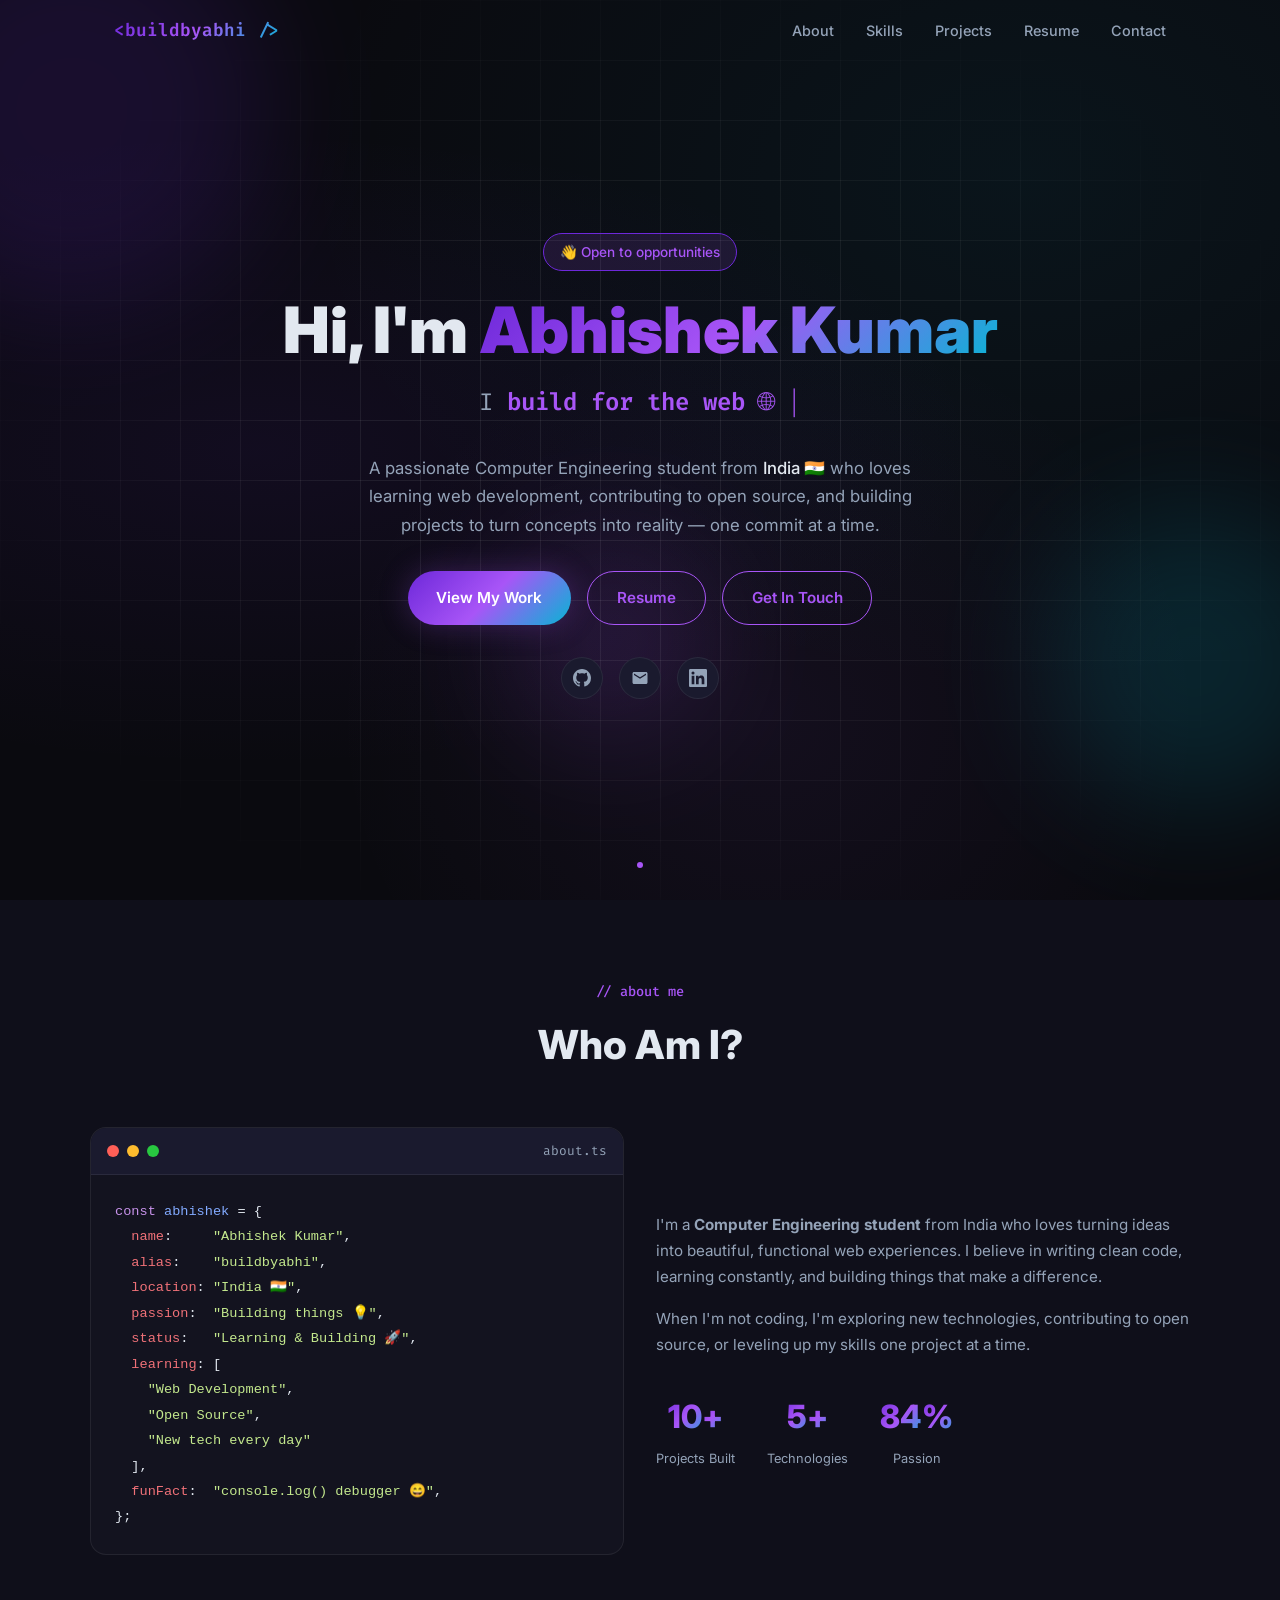
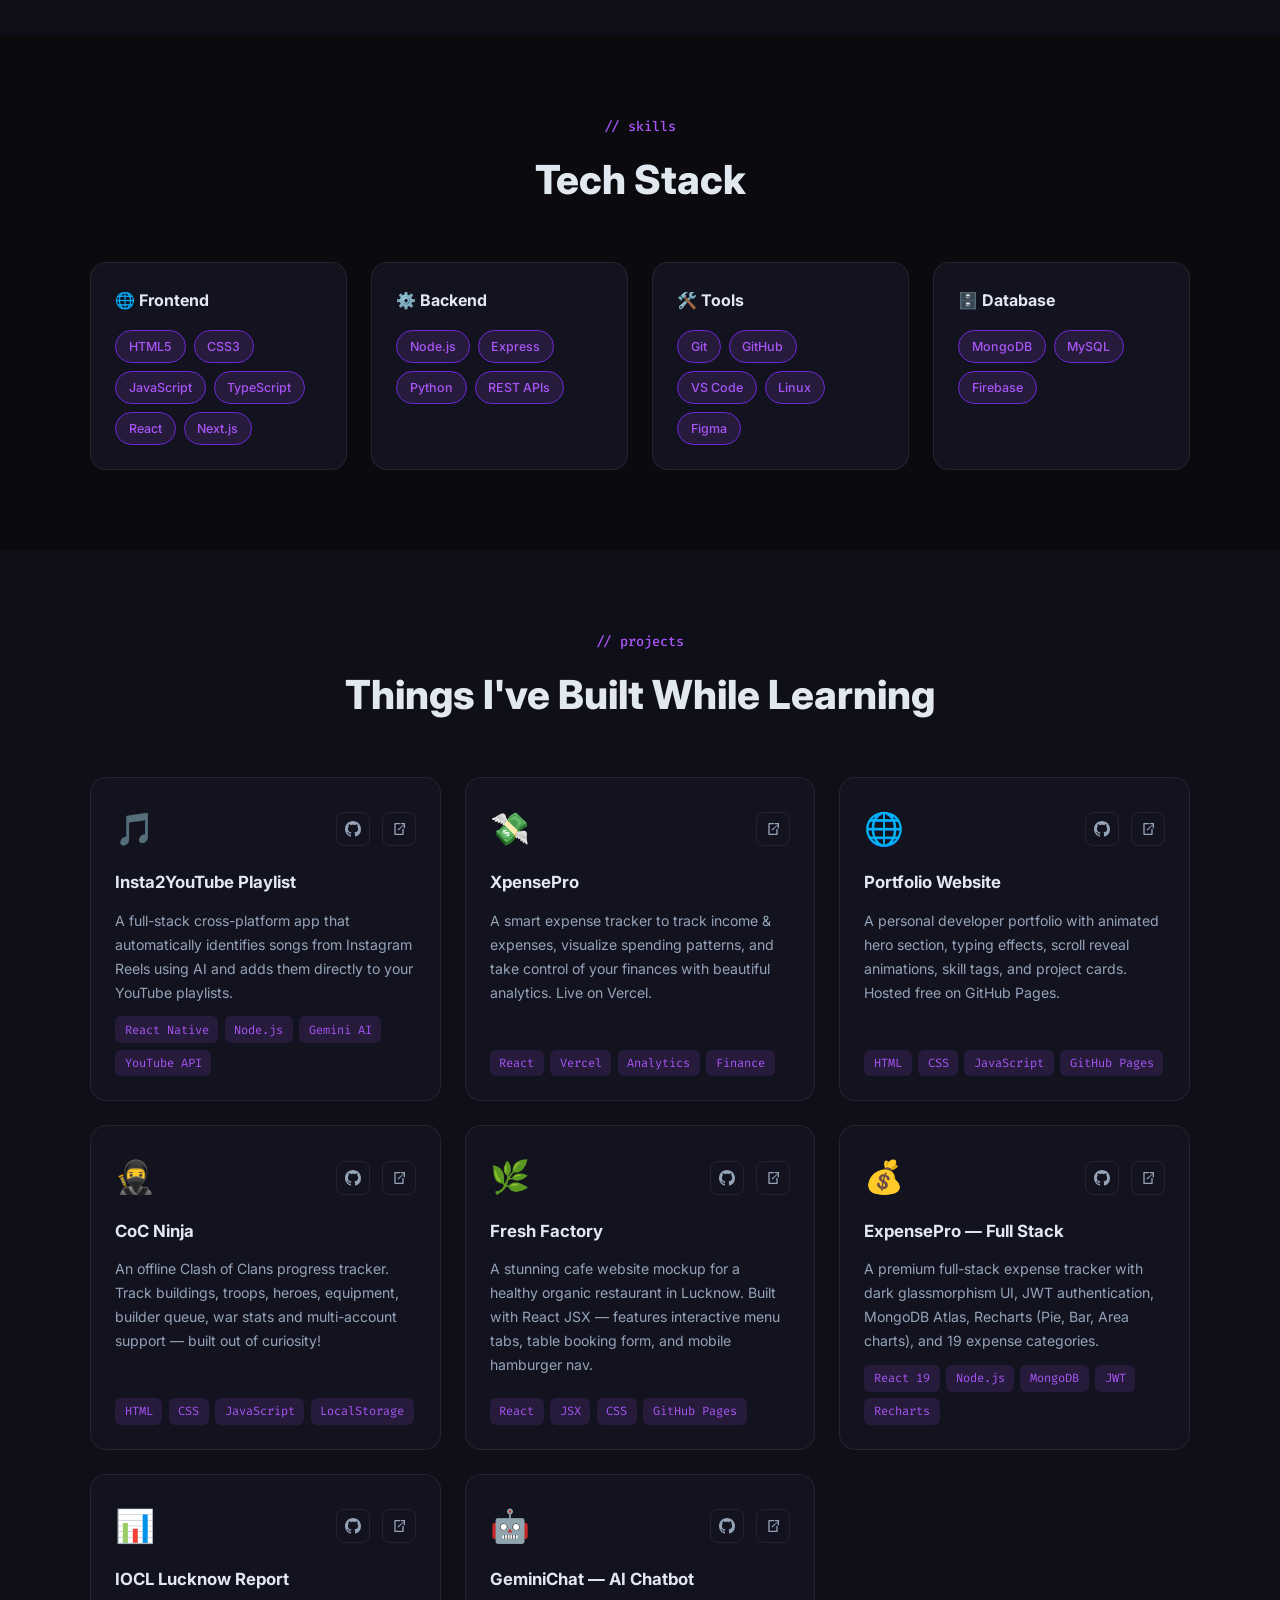
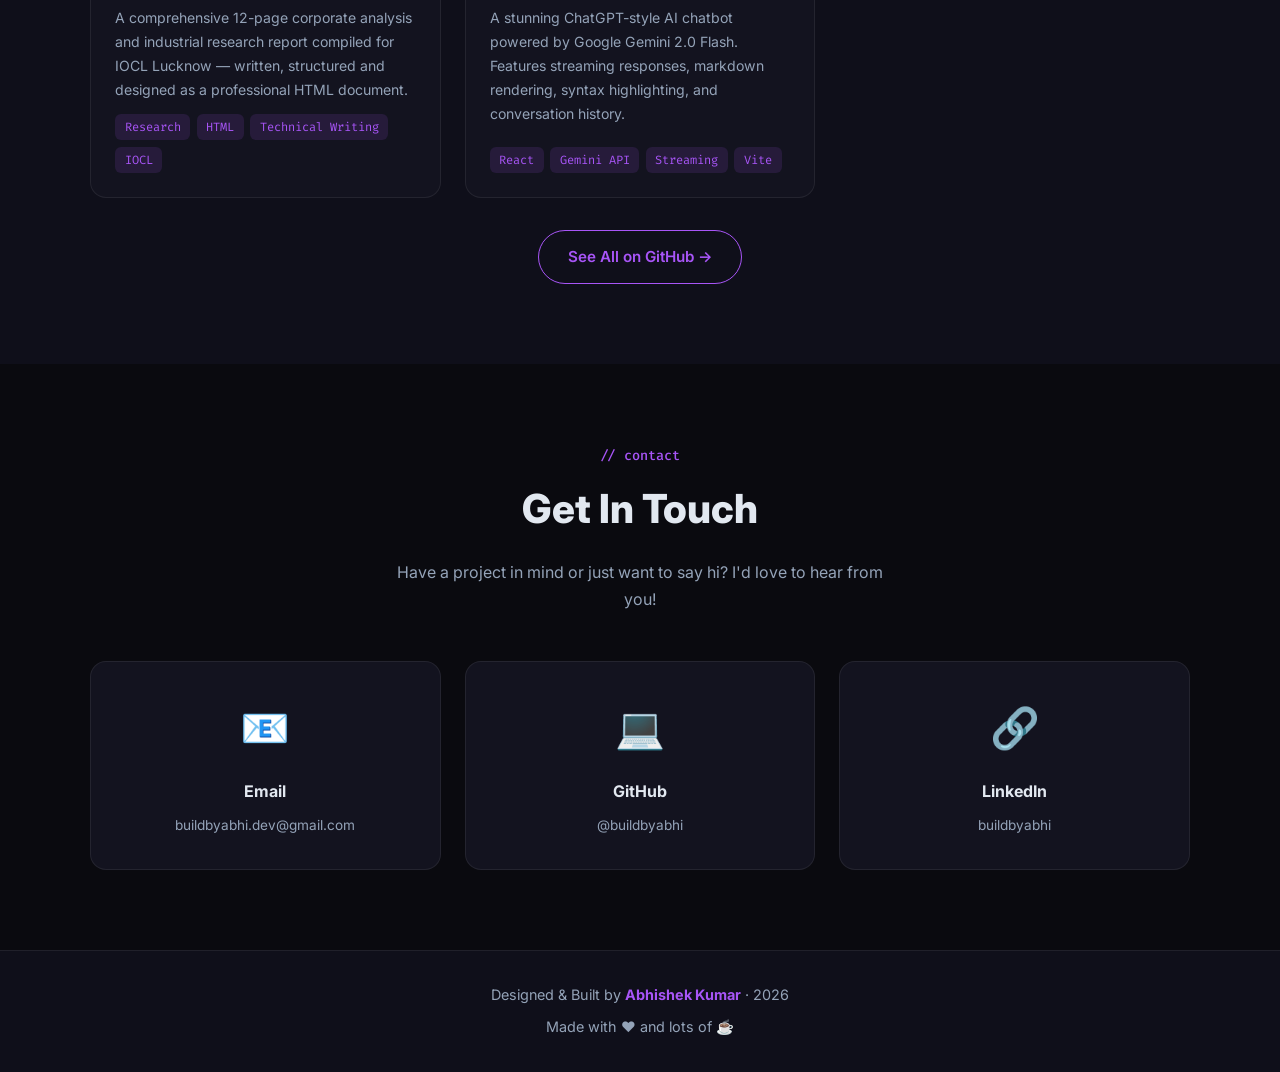
==== commit c778acdc: "Update portfolio tone to be more student-focused" ====
--- a/index.html
+++ b/index.html
@@ -4,22 +4,22 @@
   <meta charset="UTF-8" />
   <meta name="viewport" content="width=device-width, initial-scale=1.0" />
   <title>Abhishek Kumar | Developer & Builder</title>
-  <meta name="description" content="Portfolio of Abhishek Kumar — Full Stack Developer, Builder, and Open Source Enthusiast from India. Discover my projects and skills." />
+  <meta name="description" content="Portfolio of Abhishek Kumar — Computer Engineering Student, Aspiring Developer, and Open Source Enthusiast from India. Discover my projects and skills." />
   <meta name="keywords" content="Abhishek Kumar, buildbyabhi, developer, portfolio, full stack, web developer India, React developer, Node.js, Open Source" />
   <link rel="canonical" href="https://buildbyabhi.github.io/" />
   
   <!-- Open Graph / Facebook -->
   <meta property="og:type" content="website" />
   <meta property="og:url" content="https://buildbyabhi.github.io/" />
-  <meta property="og:title" content="Abhishek Kumar | Developer & Builder" />
-  <meta property="og:description" content="Full Stack Developer from India. Building cool stuff, one commit at a time." />
+  <meta property="og:title" content="Abhishek Kumar | CS Student & Aspiring Developer" />
+  <meta property="og:description" content="Computer Engineering student from India. Learning and building cool stuff, one commit at a time." />
   <meta property="og:image" content="https://avatars.githubusercontent.com/u/289893993?v=4" />
 
   <!-- Twitter -->
   <meta property="twitter:card" content="summary_large_image" />
   <meta property="twitter:url" content="https://buildbyabhi.github.io/" />
-  <meta property="twitter:title" content="Abhishek Kumar | Developer & Builder" />
-  <meta property="twitter:description" content="Full Stack Developer from India. Building cool stuff, one commit at a time." />
+  <meta property="twitter:title" content="Abhishek Kumar | CS Student & Aspiring Developer" />
+  <meta property="twitter:description" content="Computer Engineering student from India. Learning and building cool stuff, one commit at a time." />
   <meta property="twitter:image" content="https://avatars.githubusercontent.com/u/289893993?v=4" />
   <link rel="preconnect" href="https://fonts.googleapis.com" />
   <link rel="preconnect" href="https://fonts.gstatic.com" crossorigin />
@@ -64,8 +64,8 @@
         <span class="typed-cursor">|</span>
       </div>
       <p class="hero-desc">
-        A passionate developer from <span class="highlight">India 🇮🇳</span> who loves
-        building cool stuff, contributing to open source, and turning ideas into reality —
+        A passionate Computer Engineering student from <span class="highlight">India 🇮🇳</span> who loves
+        learning web development, contributing to open source, and building projects to turn concepts into reality —
         one commit at a time.
       </p>
       <div class="hero-cta">
@@ -110,7 +110,7 @@
   <span class="prop">alias</span>:    <span class="str">"buildbyabhi"</span>,
   <span class="prop">location</span>: <span class="str">"India 🇮🇳"</span>,
   <span class="prop">passion</span>:  <span class="str">"Building things 💡"</span>,
-  <span class="prop">status</span>:   <span class="str">"Open to work 🚀"</span>,
+  <span class="prop">status</span>:   <span class="str">"Learning & Building 🚀"</span>,
   <span class="prop">learning</span>: [
     <span class="str">"Web Development"</span>,
     <span class="str">"Open Source"</span>,
@@ -121,7 +121,7 @@
         </div>
         <div class="about-info">
           <p class="about-text">
-            I'm a <strong>passionate developer</strong> from India who loves turning ideas into
+            I'm a <strong>Computer Engineering student</strong> from India who loves turning ideas into
             beautiful, functional web experiences. I believe in writing clean code,
             learning constantly, and building things that make a difference.
           </p>
@@ -203,7 +203,7 @@
     <div class="container">
       <div class="section-header">
         <span class="section-tag">// projects</span>
-        <h2 class="section-title">Things I've Built</h2>
+        <h2 class="section-title">Things I've Built While Learning</h2>
       </div>
       <div class="projects-grid">
 
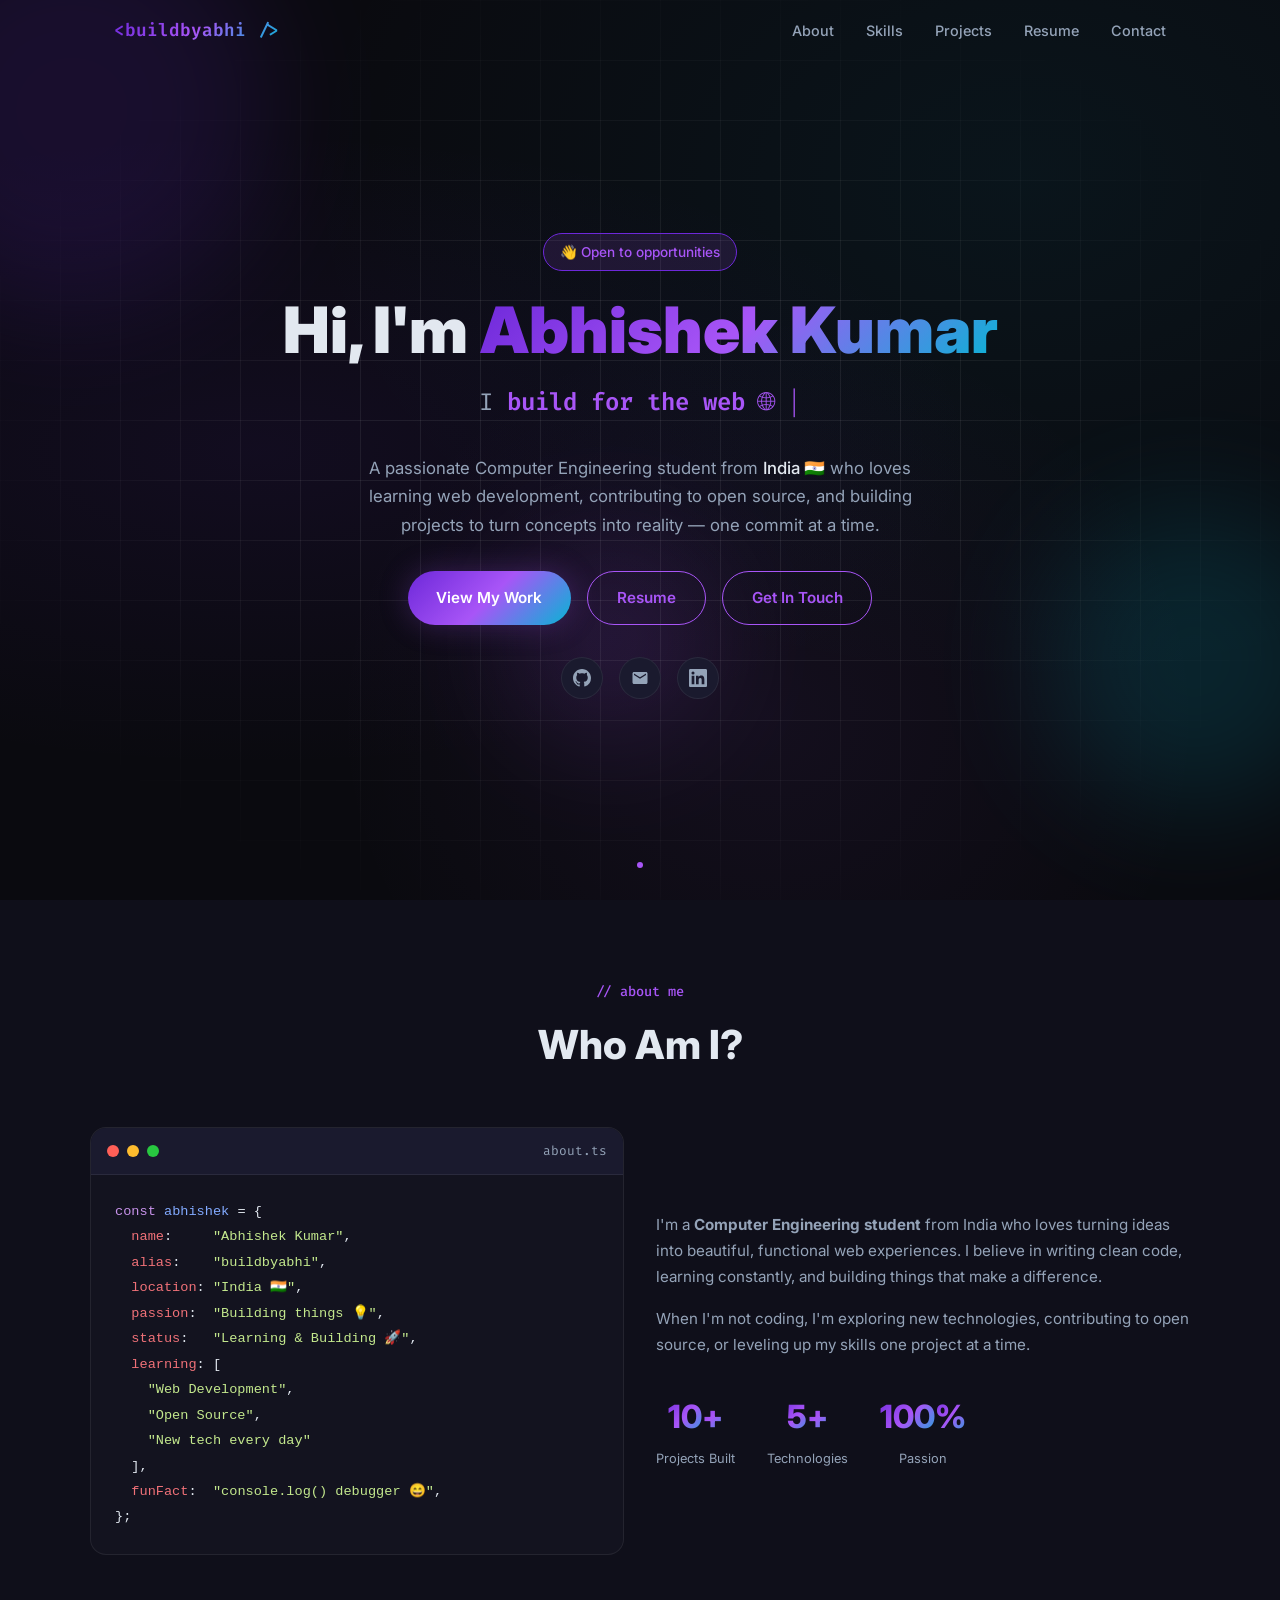
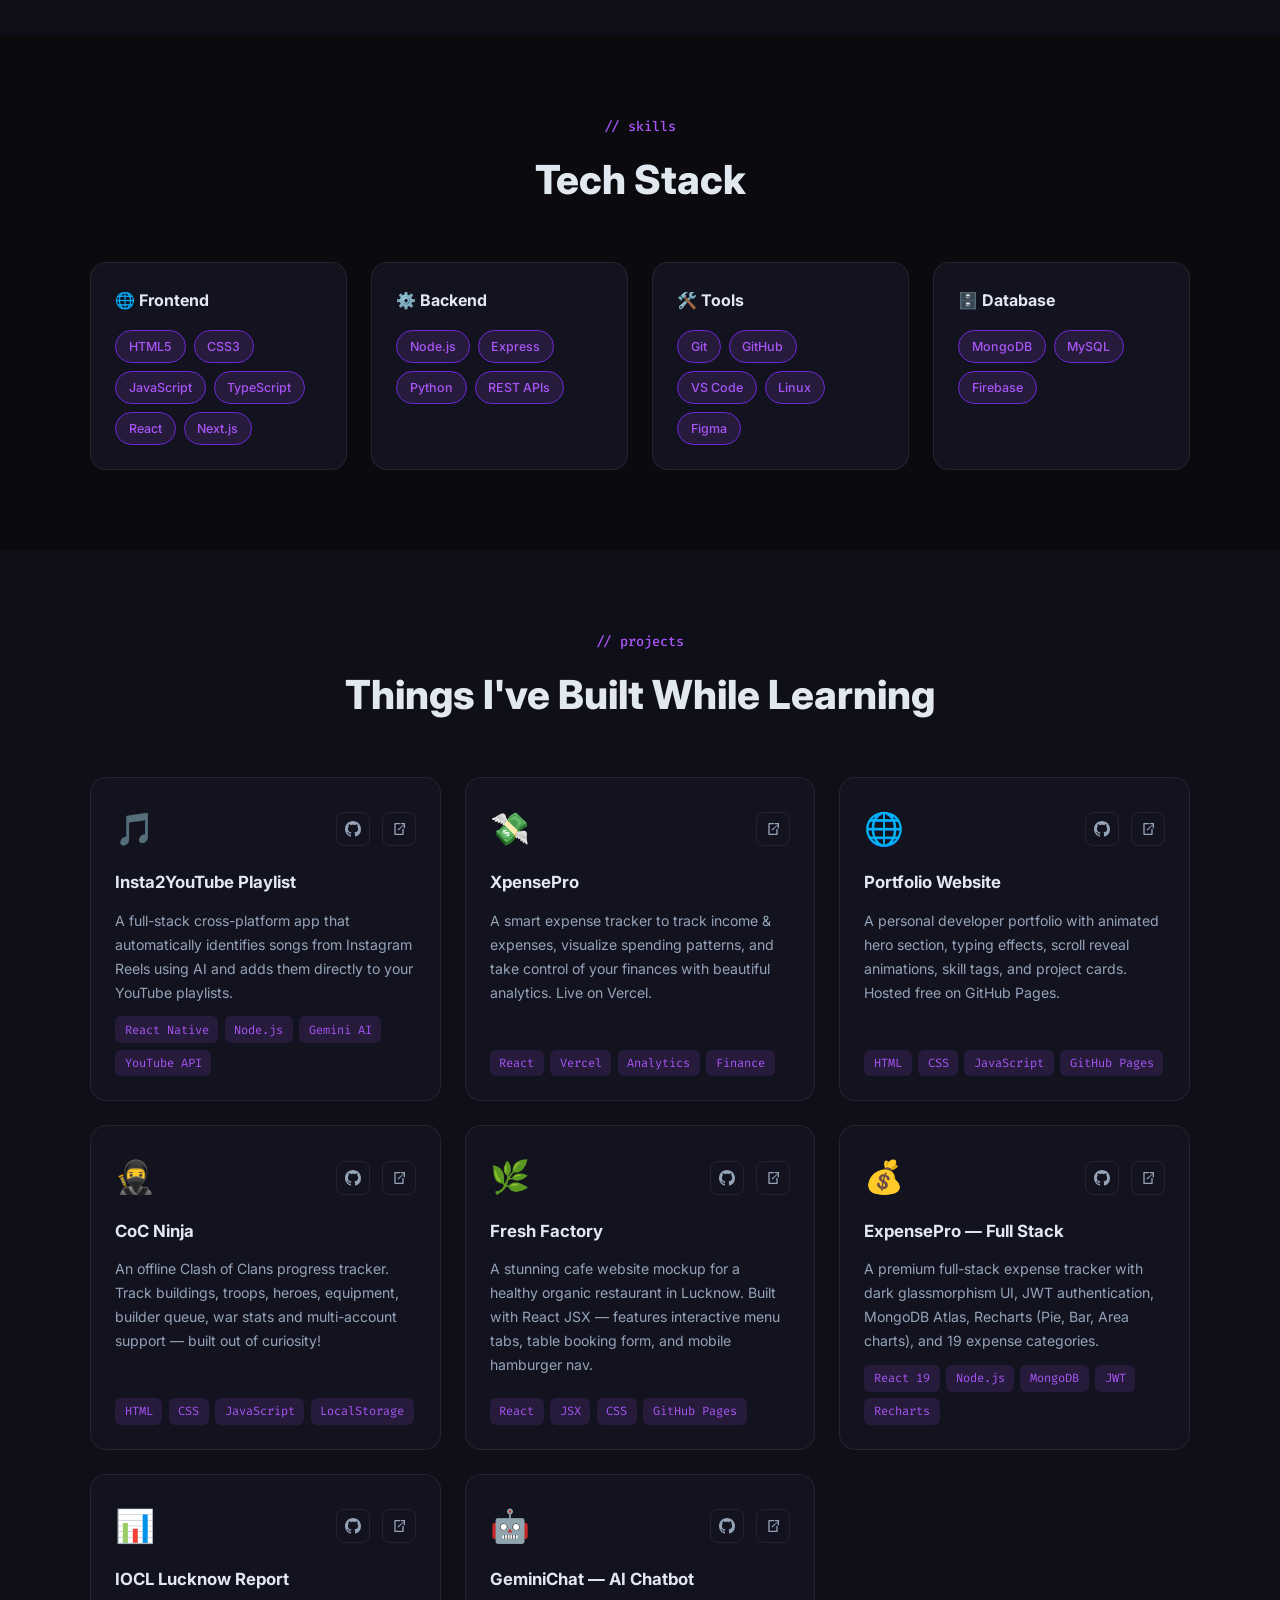
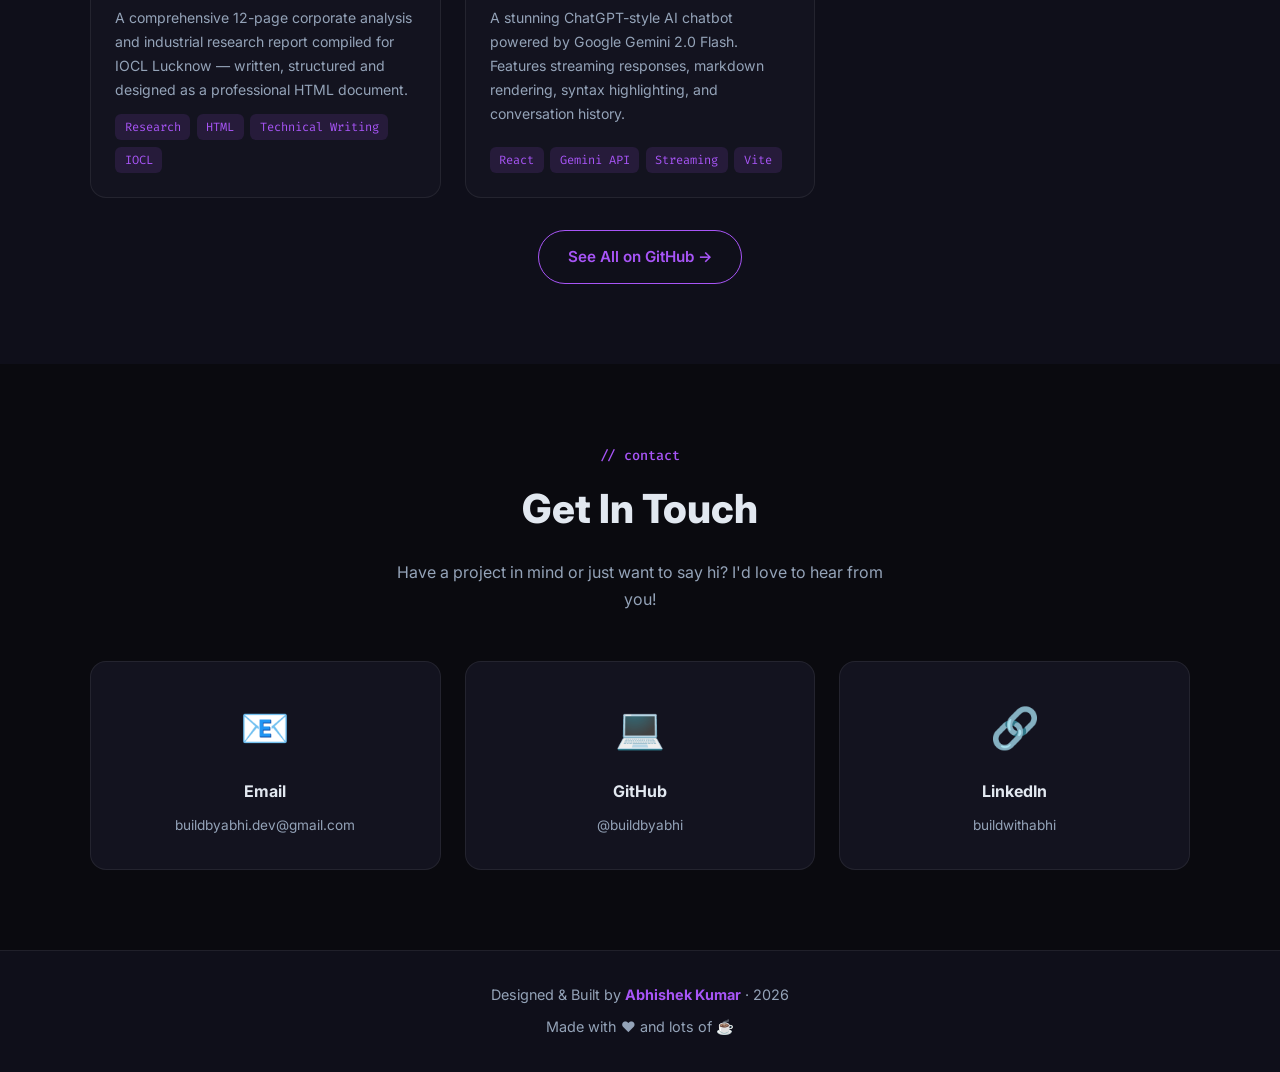
==== commit c4723cf5: "Update LinkedIn URL to buildwithabhi, keep GitHub as buildbyabhi" ====
--- a/index.html
+++ b/index.html
@@ -80,7 +80,7 @@
         <a href="mailto:buildbyabhi.dev@gmail.com" class="social-link" id="hero-email-link" aria-label="Email">
           <svg viewBox="0 0 24 24" fill="currentColor"><path d="M20 4H4c-1.1 0-2 .9-2 2v12c0 1.1.9 2 2 2h16c1.1 0 2-.9 2-2V6c0-1.1-.9-2-2-2zm0 4-8 5-8-5V6l8 5 8-5v2z"/></svg>
         </a>
-        <a href="https://linkedin.com/in/buildbyabhi" target="_blank" rel="noopener" class="social-link" id="hero-linkedin-link" aria-label="LinkedIn">
+        <a href="https://linkedin.com/in/buildwithabhi" target="_blank" rel="noopener" class="social-link" id="hero-linkedin-link" aria-label="LinkedIn">
           <svg viewBox="0 0 24 24" fill="currentColor"><path d="M20.447 20.452h-3.554v-5.569c0-1.328-.027-3.037-1.852-3.037-1.853 0-2.136 1.445-2.136 2.939v5.667H9.351V9h3.414v1.561h.046c.477-.9 1.637-1.85 3.37-1.85 3.601 0 4.267 2.37 4.267 5.455v6.286zM5.337 7.433a2.062 2.062 0 0 1-2.063-2.065 2.064 2.064 0 1 1 2.063 2.065zm1.782 13.019H3.555V9h3.564v11.452zM22.225 0H1.771C.792 0 0 .774 0 1.729v20.542C0 23.227.792 24 1.771 24h20.451C23.2 24 24 23.227 24 22.271V1.729C24 .774 23.2 0 22.222 0h.003z"/></svg>
         </a>
       </div>
@@ -392,10 +392,10 @@
           <h3>GitHub</h3>
           <p>@buildbyabhi</p>
         </a>
-        <a href="https://linkedin.com/in/buildbyabhi" target="_blank" rel="noopener" class="contact-card" id="contact-linkedin">
+        <a href="https://linkedin.com/in/buildwithabhi" target="_blank" rel="noopener" class="contact-card" id="contact-linkedin">
           <div class="contact-icon">🔗</div>
           <h3>LinkedIn</h3>
-          <p>buildbyabhi</p>
+          <p>buildwithabhi</p>
         </a>
       </div>
     </div>
